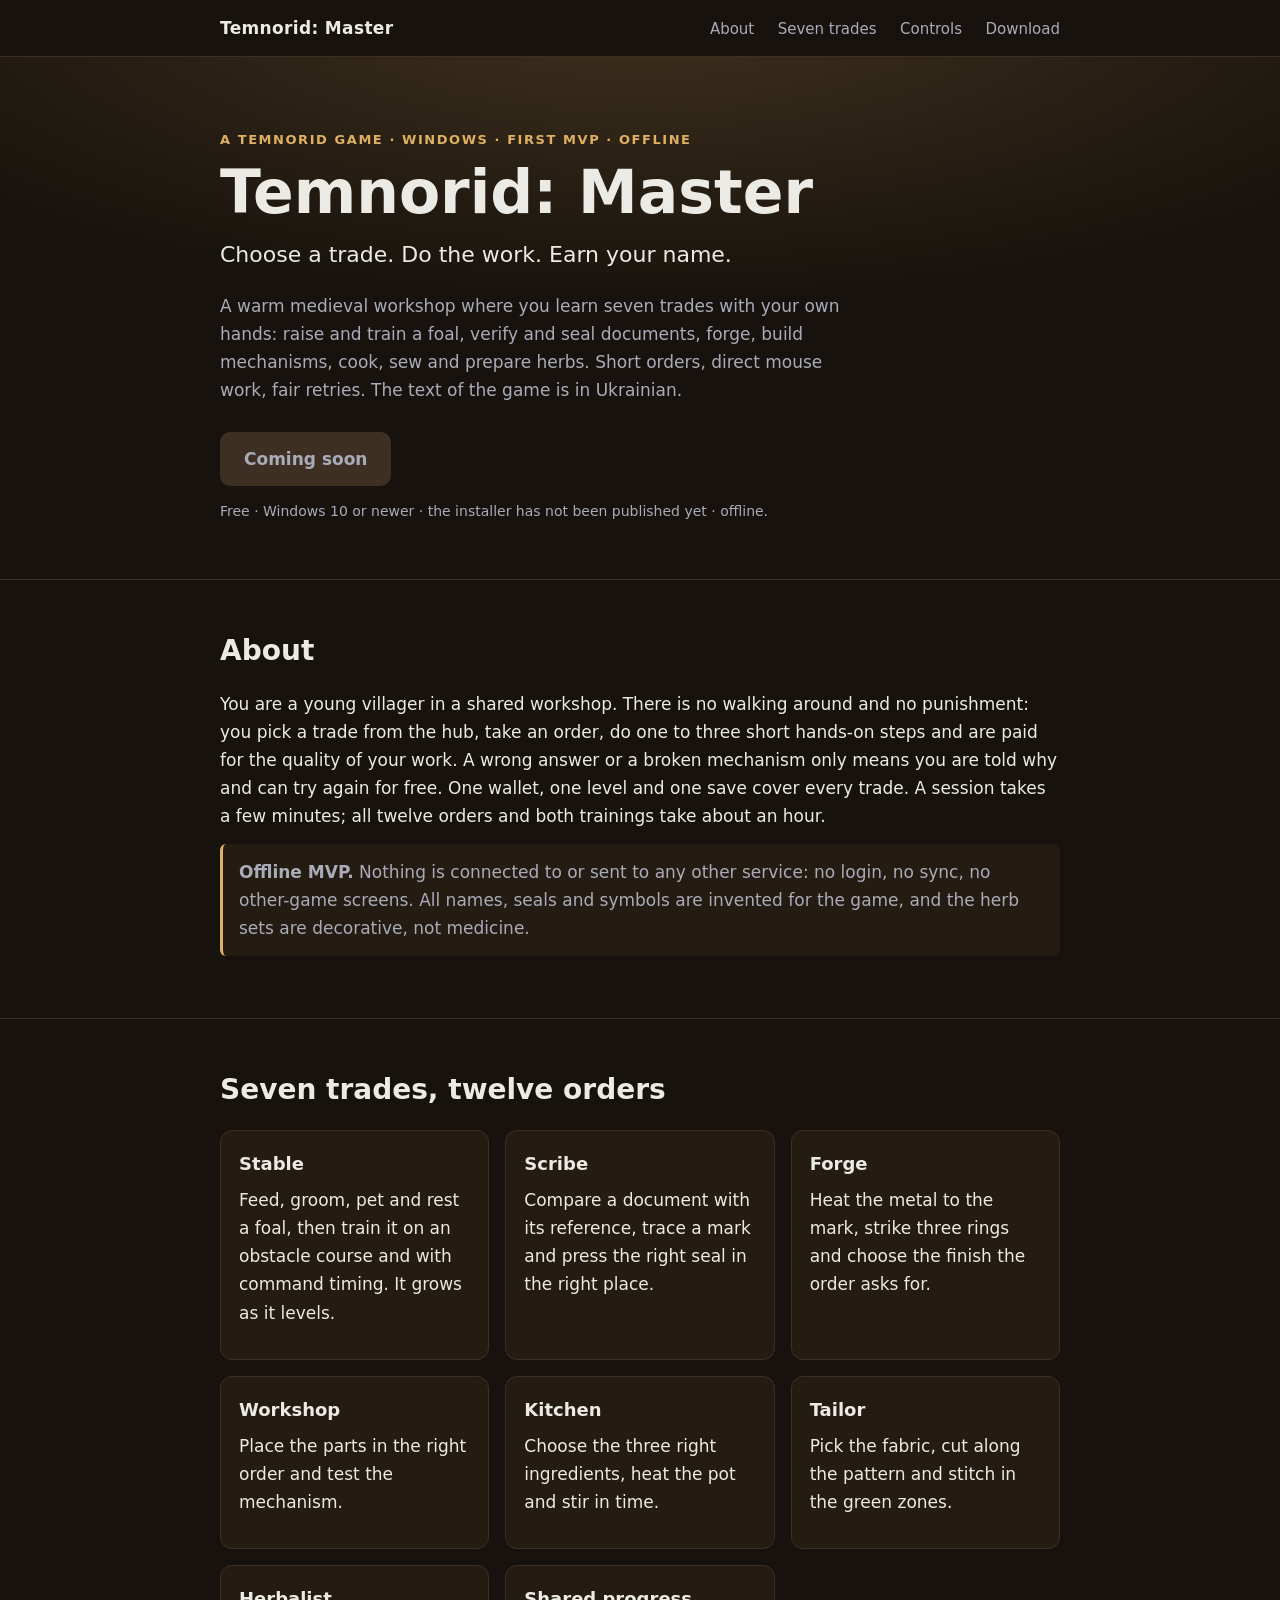
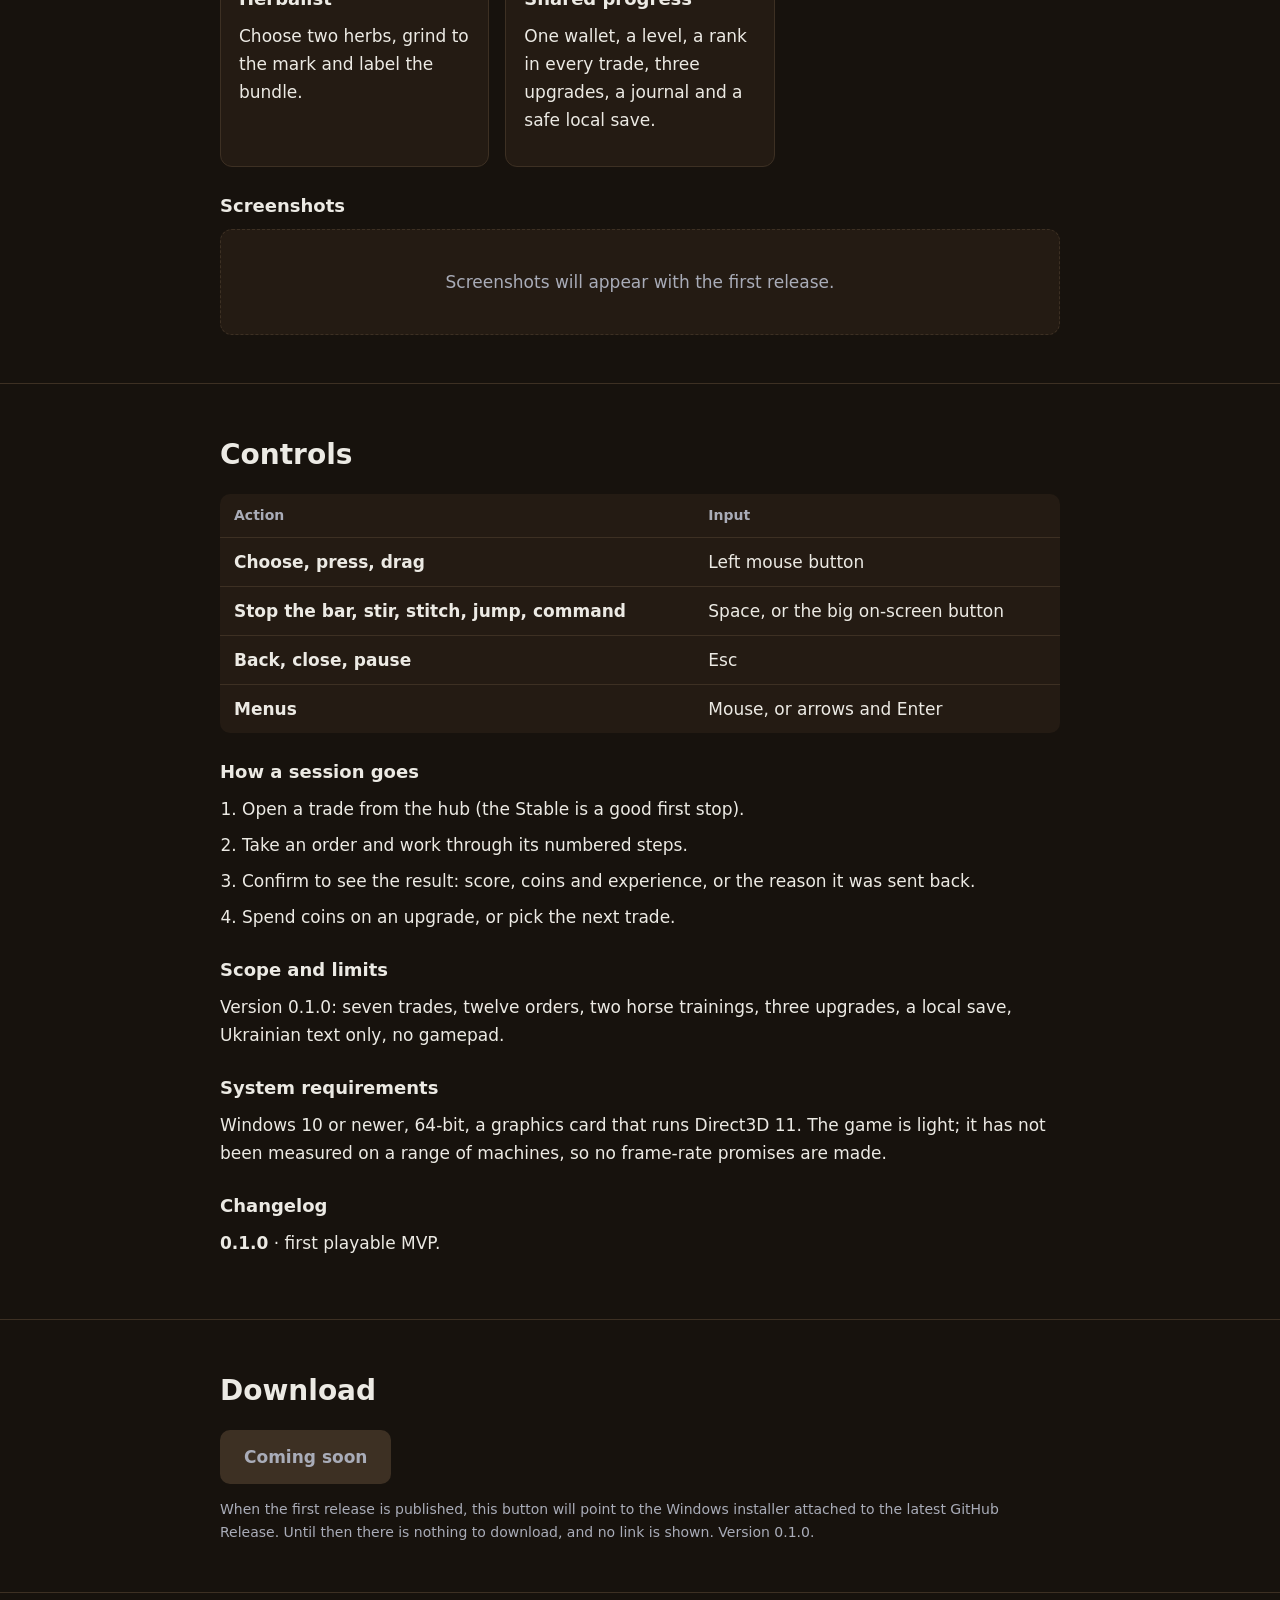
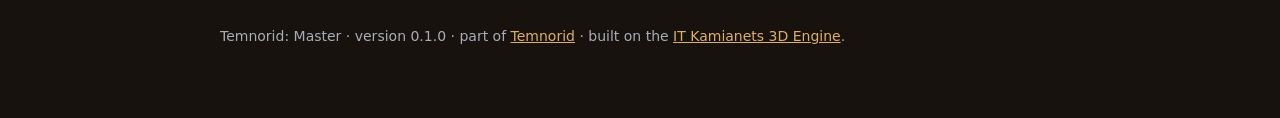
==== docs/index.html @ f5103102 "Initial release of Temnorid master" ====
<!doctype html>
<html lang="en">
<head>
	<meta charset="utf-8">
	<meta name="viewport" content="width=device-width, initial-scale=1">
	<title>Temnorid: Master</title>
	<meta name="description" content="Temnorid: Master is a cozy offline workshop game: learn seven trades (stable, scribe, forge, workshop, kitchen, tailor, herbalist), do short hands-on orders, raise a foal and earn coins and experience. Windows, free.">
	<link rel="canonical" href="https://master.temnorid.com/">
	<meta property="og:type" content="website">
	<meta property="og:title" content="Temnorid: Master">
	<meta property="og:description" content="Seven trades in one village workshop.">
	<meta property="og:url" content="https://master.temnorid.com/">
	<meta name="theme-color" content="#17120d">
	<style>
		:root { --accent: #e0b062; --bg: #17120d; --panel: #241b13; --line: #3d3023; --text: #eceae4; --muted: #a9acb8; }
		* { box-sizing: border-box; }
		html { scroll-behavior: smooth; }
		body { margin: 0; background: var(--bg); color: var(--text); font: 17px/1.65 system-ui, -apple-system, "Segoe UI", Roboto, sans-serif; }
		a { color: var(--accent); }
		.wrap { max-width: 880px; margin: 0 auto; padding: 0 20px; }
		header.site { border-bottom: 1px solid var(--line); }
		header.site .wrap { display: flex; align-items: center; justify-content: space-between; padding-top: 14px; padding-bottom: 14px; }
		.brand { font-weight: 700; color: var(--text); text-decoration: none; letter-spacing: .02em; }
		nav a { margin-left: 18px; color: var(--muted); text-decoration: none; font-size: 15px; }
		nav a:hover { color: var(--text); }
		.hero { padding: 72px 0 56px; border-bottom: 1px solid var(--line); background: radial-gradient(900px 300px at 50% -10%, color-mix(in srgb, var(--accent) 20%, transparent), transparent); }
		.eyebrow { color: var(--accent); font-weight: 700; letter-spacing: .12em; text-transform: uppercase; font-size: 13px; margin: 0 0 10px; }
		h1 { font-size: clamp(36px, 7vw, 60px); line-height: 1.08; margin: 0 0 12px; }
		.tagline { font-size: 22px; margin: 0 0 18px; }
		.lead { color: var(--muted); max-width: 640px; margin: 0 0 28px; }
		.btn { display: inline-block; background: var(--accent); color: #17120d; font-weight: 700; padding: 13px 24px; border-radius: 10px; text-decoration: none; }
		.btn[aria-disabled="true"] { background: var(--line); color: var(--muted); cursor: not-allowed; }
		.fine { color: var(--muted); font-size: 14px; margin: 14px 0 0; }
		section { padding: 48px 0; border-bottom: 1px solid var(--line); }
		h2 { font-size: 28px; margin: 0 0 16px; }
		h3 { font-size: 18px; margin: 24px 0 8px; }
		p { margin: 0 0 14px; }
		ol, ul { padding-left: 22px; margin: 0 0 14px; }
		li { margin-bottom: 8px; }
		table { width: 100%; border-collapse: collapse; background: var(--panel); border-radius: 10px; overflow: hidden; }
		th, td { text-align: left; padding: 10px 14px; border-bottom: 1px solid var(--line); vertical-align: top; }
		th { color: var(--muted); font-weight: 600; font-size: 14px; }
		tr:last-child td { border-bottom: 0; }
		td:first-child { white-space: nowrap; font-weight: 600; }
		.cards { display: grid; gap: 16px; grid-template-columns: repeat(auto-fit, minmax(230px, 1fr)); }
		.card { background: var(--panel); border: 1px solid var(--line); border-radius: 12px; padding: 18px; }
		.card h3 { margin-top: 0; }
		.shot { background: var(--panel); border: 1px dashed var(--line); border-radius: 12px; padding: 38px 18px; text-align: center; color: var(--muted); }
		.note { background: var(--panel); border-left: 3px solid var(--accent); padding: 14px 16px; border-radius: 6px; color: var(--muted); }
		footer { padding: 32px 0 56px; color: var(--muted); font-size: 14px; }
		:focus-visible { outline: 2px solid var(--accent); outline-offset: 3px; }
		@media (max-width: 560px) { nav a:not(:last-child) { display: none; } }
	</style>
</head>
<body>
	<header class="site">
		<div class="wrap">
			<a class="brand" href="./">Temnorid: Master</a>
			<nav aria-label="Main menu">
				<a href="#about">About</a>
				<a href="#trades">Seven trades</a>
				<a href="#controls">Controls</a>
				<a href="#download">Download</a>
			</nav>
		</div>
	</header>

	<main>
		<div class="hero">
			<div class="wrap">
				<p class="eyebrow">A Temnorid game · Windows · first MVP · offline</p>
				<h1>Temnorid: Master</h1>
				<p class="tagline">Choose a trade. Do the work. Earn your name.</p>
				<p class="lead">A warm medieval workshop where you learn seven trades with your own hands: raise and train a foal, verify and seal documents, forge, build mechanisms, cook, sew and prepare herbs. Short orders, direct mouse work, fair retries. The text of the game is in Ukrainian.</p>
				<a class="btn" href="#download" aria-disabled="true">Coming soon</a>
				<p class="fine">Free · Windows 10 or newer · the installer has not been published yet · offline.</p>
			</div>
		</div>

		<section id="about">
			<div class="wrap">
				<h2>About</h2>
				<p>You are a young villager in a shared workshop. There is no walking around and no punishment: you pick a trade from the hub, take an order, do one to three short hands-on steps and are paid for the quality of your work. A wrong answer or a broken mechanism only means you are told why and can try again for free. One wallet, one level and one save cover every trade. A session takes a few minutes; all twelve orders and both trainings take about an hour.</p>
				<p class="note"><strong>Offline MVP.</strong> Nothing is connected to or sent to any other service: no login, no sync, no other-game screens. All names, seals and symbols are invented for the game, and the herb sets are decorative, not medicine.</p>
			</div>
		</section>

		<section id="trades">
			<div class="wrap">
				<h2>Seven trades, twelve orders</h2>
				<div class="cards">
					<div class="card"><h3>Stable</h3><p>Feed, groom, pet and rest a foal, then train it on an obstacle course and with command timing. It grows as it levels.</p></div>
					<div class="card"><h3>Scribe</h3><p>Compare a document with its reference, trace a mark and press the right seal in the right place.</p></div>
					<div class="card"><h3>Forge</h3><p>Heat the metal to the mark, strike three rings and choose the finish the order asks for.</p></div>
					<div class="card"><h3>Workshop</h3><p>Place the parts in the right order and test the mechanism.</p></div>
					<div class="card"><h3>Kitchen</h3><p>Choose the three right ingredients, heat the pot and stir in time.</p></div>
					<div class="card"><h3>Tailor</h3><p>Pick the fabric, cut along the pattern and stitch in the green zones.</p></div>
					<div class="card"><h3>Herbalist</h3><p>Choose two herbs, grind to the mark and label the bundle.</p></div>
					<div class="card"><h3>Shared progress</h3><p>One wallet, a level, a rank in every trade, three upgrades, a journal and a safe local save.</p></div>
				</div>
				<h3>Screenshots</h3>
				<div class="shot">Screenshots will appear with the first release.</div>
			</div>
		</section>

		<section id="controls">
			<div class="wrap">
				<h2>Controls</h2>
				<table>
					<thead><tr><th>Action</th><th>Input</th></tr></thead>
					<tbody>
						<tr><td>Choose, press, drag</td><td>Left mouse button</td></tr>
						<tr><td>Stop the bar, stir, stitch, jump, command</td><td>Space, or the big on-screen button</td></tr>
						<tr><td>Back, close, pause</td><td>Esc</td></tr>
						<tr><td>Menus</td><td>Mouse, or arrows and Enter</td></tr>
					</tbody>
				</table>
				<h3>How a session goes</h3>
				<ol>
					<li>Open a trade from the hub (the Stable is a good first stop).</li>
					<li>Take an order and work through its numbered steps.</li>
					<li>Confirm to see the result: score, coins and experience, or the reason it was sent back.</li>
					<li>Spend coins on an upgrade, or pick the next trade.</li>
				</ol>
				<h3>Scope and limits</h3>
				<p>Version 0.1.0: seven trades, twelve orders, two horse trainings, three upgrades, a local save, Ukrainian text only, no gamepad.</p>
				<h3>System requirements</h3>
				<p>Windows 10 or newer, 64-bit, a graphics card that runs Direct3D 11. The game is light; it has not been measured on a range of machines, so no frame-rate promises are made.</p>
				<h3>Changelog</h3>
				<p><strong>0.1.0</strong> · first playable MVP.</p>
			</div>
		</section>

		<section id="download">
			<div class="wrap">
				<h2>Download</h2>
				<p><a class="btn" href="#download" aria-disabled="true">Coming soon</a></p>
				<p class="fine">When the first release is published, this button will point to the Windows installer attached to the latest GitHub Release. Until then there is nothing to download, and no link is shown. Version 0.1.0.</p>
			</div>
		</section>
	</main>

	<footer>
		<div class="wrap">
			<p>Temnorid: Master · version 0.1.0 · part of <a href="https://temnorid.com">Temnorid</a> · built on the <a href="https://3d.itkamianets.com">IT Kamianets 3D Engine</a>.</p>
		</div>
	</footer>
</body>
</html>
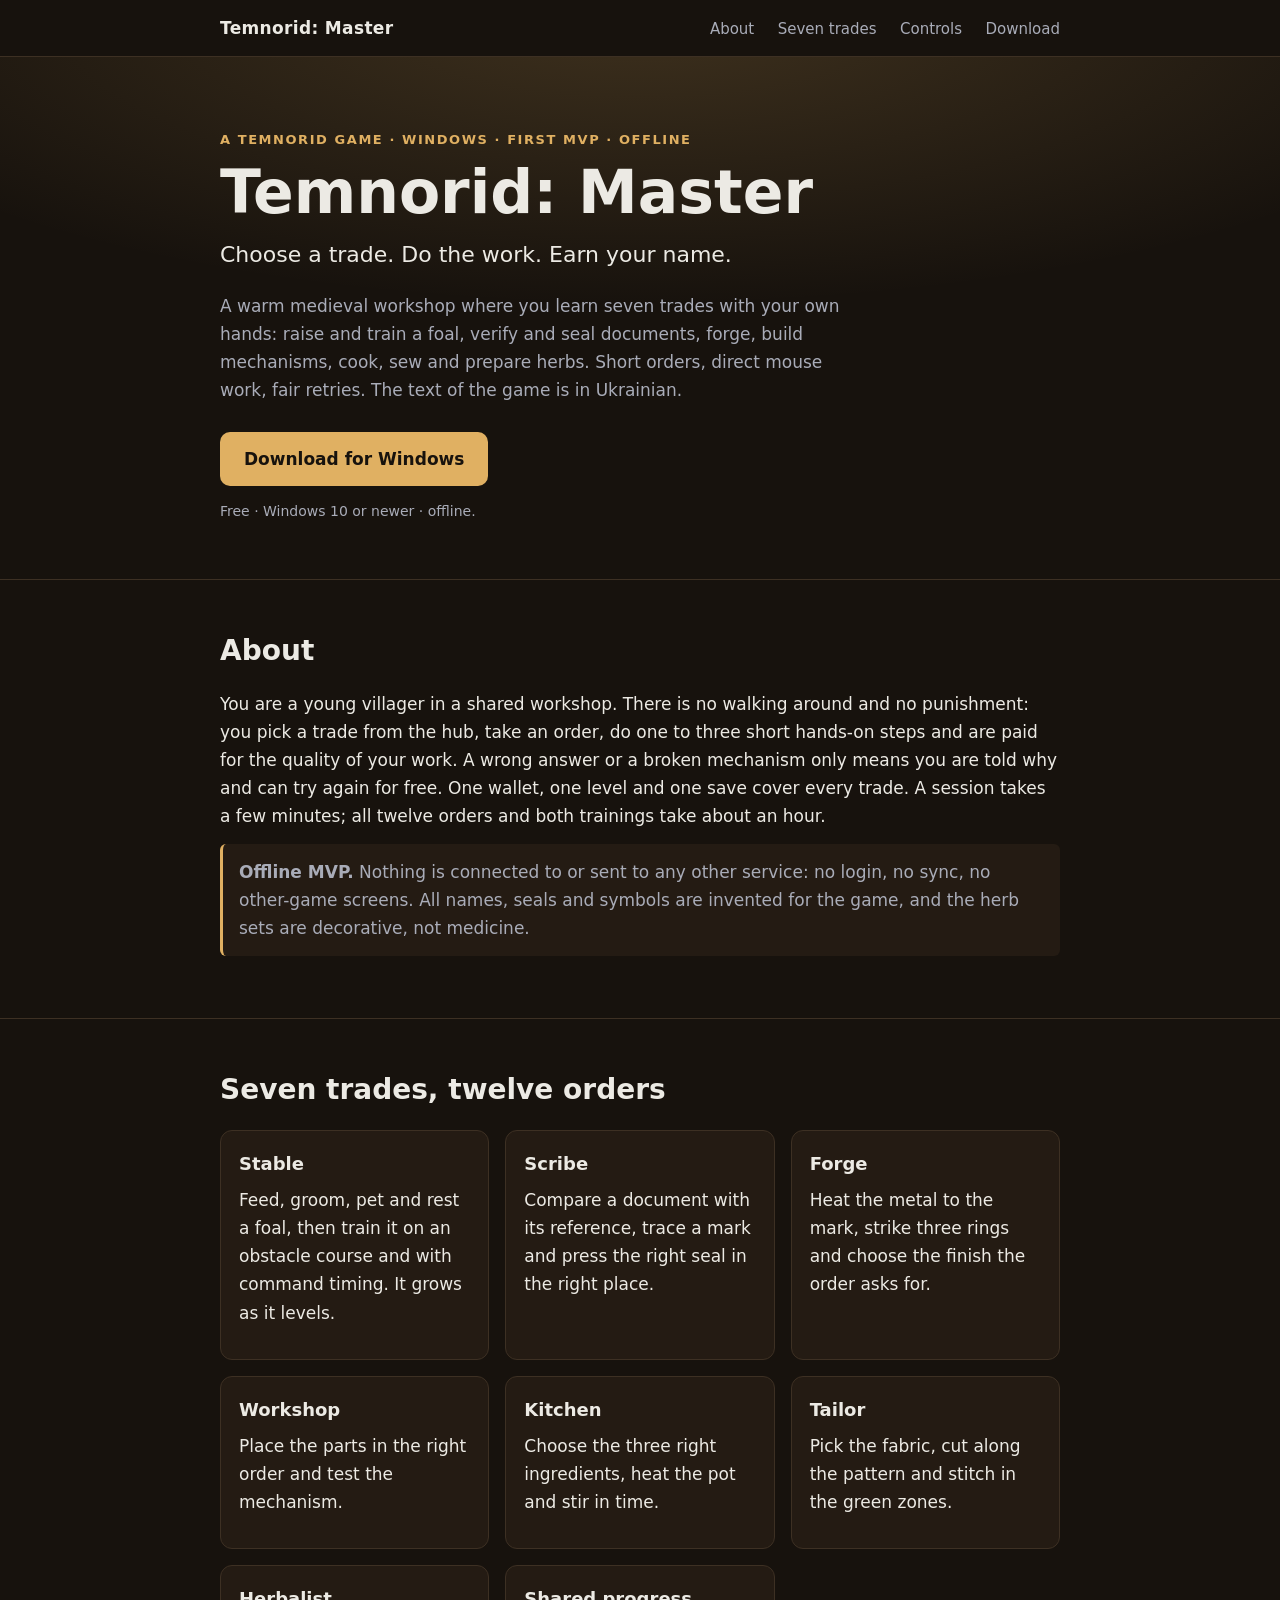
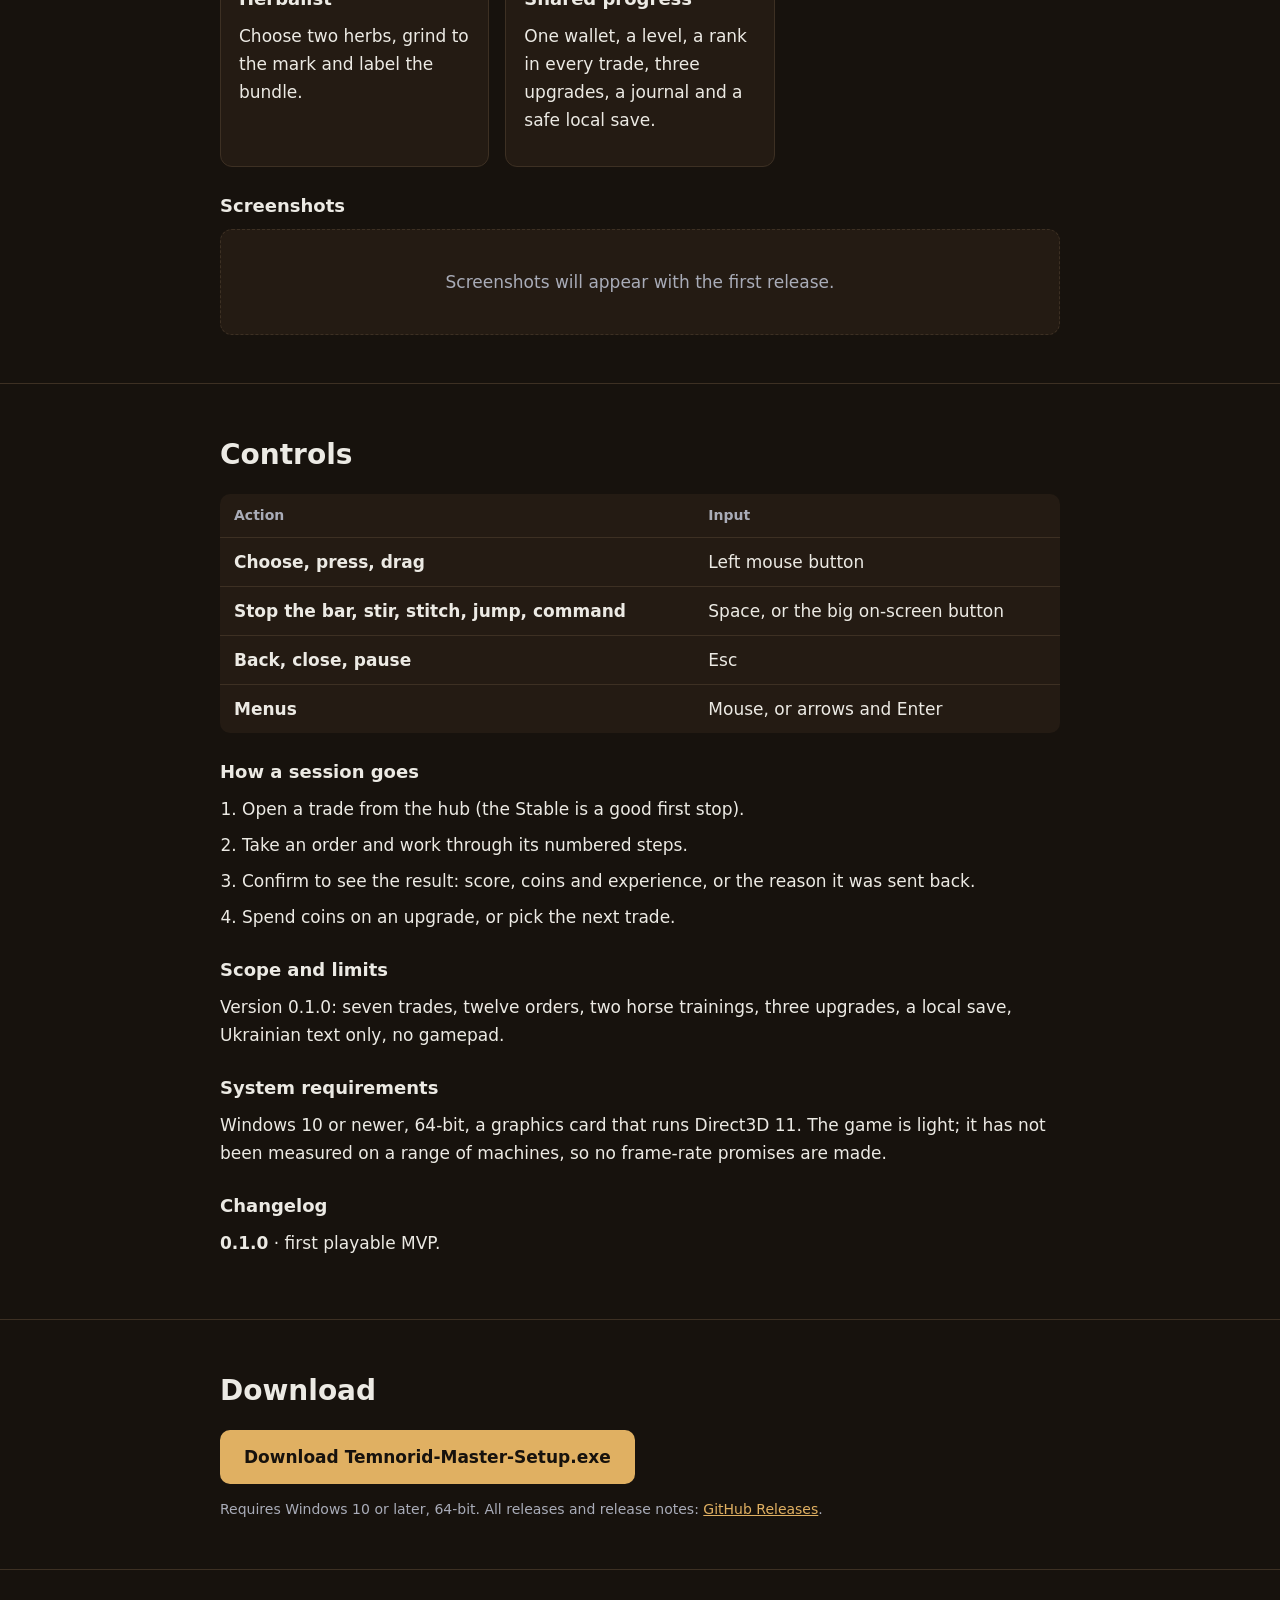
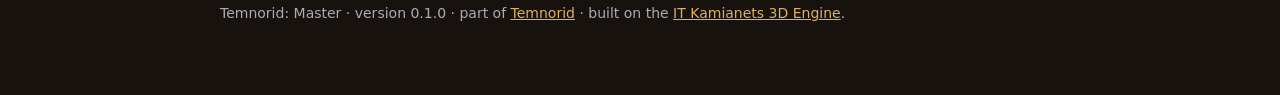
==== commit ae3356c0: "Point the download button at the published v0.1.0 release" ====
--- a/docs/index.html
+++ b/docs/index.html
@@ -72,8 +72,8 @@
 				<h1>Temnorid: Master</h1>
 				<p class="tagline">Choose a trade. Do the work. Earn your name.</p>
 				<p class="lead">A warm medieval workshop where you learn seven trades with your own hands: raise and train a foal, verify and seal documents, forge, build mechanisms, cook, sew and prepare herbs. Short orders, direct mouse work, fair retries. The text of the game is in Ukrainian.</p>
-				<a class="btn" href="#download" aria-disabled="true">Coming soon</a>
-				<p class="fine">Free · Windows 10 or newer · the installer has not been published yet · offline.</p>
+				<a class="btn" href="https://github.com/WebArtWork/master.temnorid.com/releases/latest/download/Temnorid-Master-Setup.exe">Download for Windows</a>
+				<p class="fine">Free · Windows 10 or newer · offline.</p>
 			</div>
 		</div>
 
@@ -134,8 +134,8 @@
 		<section id="download">
 			<div class="wrap">
 				<h2>Download</h2>
-				<p><a class="btn" href="#download" aria-disabled="true">Coming soon</a></p>
-				<p class="fine">When the first release is published, this button will point to the Windows installer attached to the latest GitHub Release. Until then there is nothing to download, and no link is shown. Version 0.1.0.</p>
+				<p><a class="btn" href="https://github.com/WebArtWork/master.temnorid.com/releases/latest/download/Temnorid-Master-Setup.exe">Download Temnorid-Master-Setup.exe</a></p>
+				<p class="fine">Requires Windows 10 or later, 64-bit. All releases and release notes: <a href="https://github.com/WebArtWork/master.temnorid.com/releases">GitHub Releases</a>.</p>
 			</div>
 		</section>
 	</main>
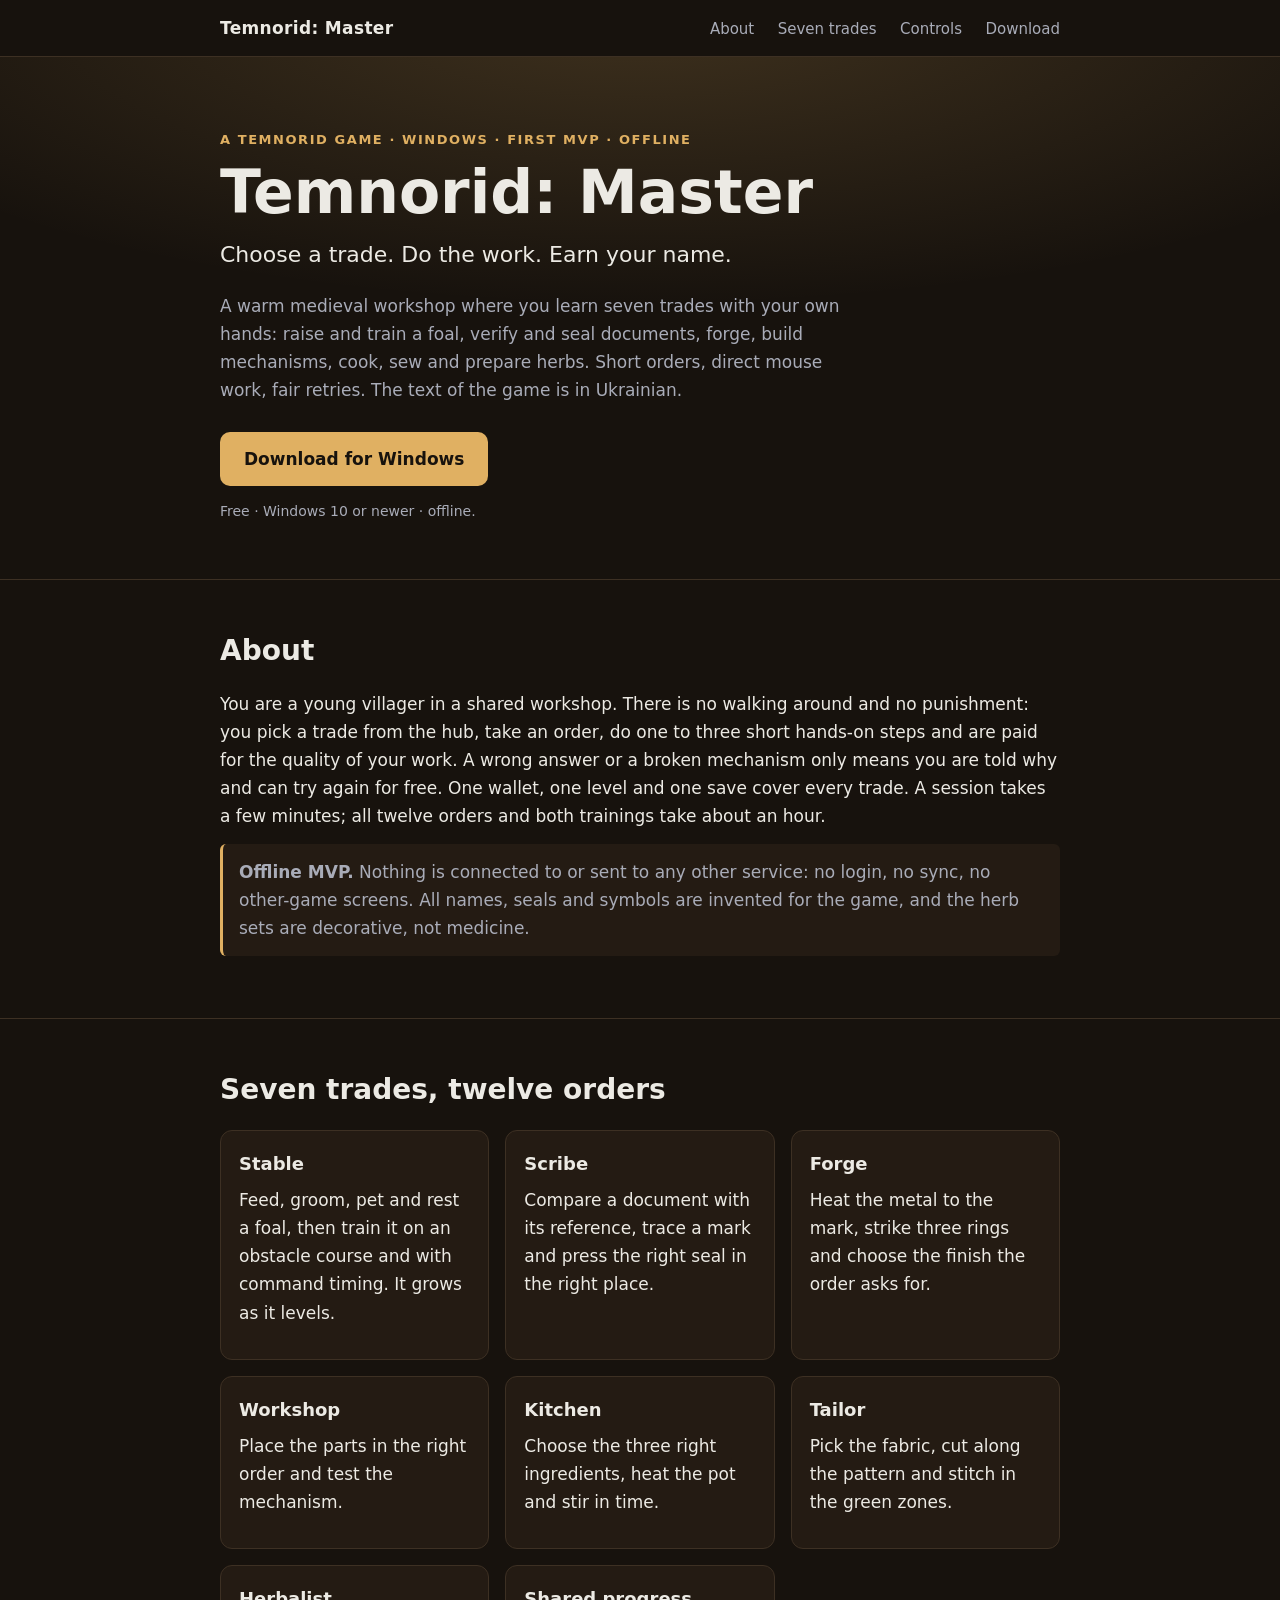
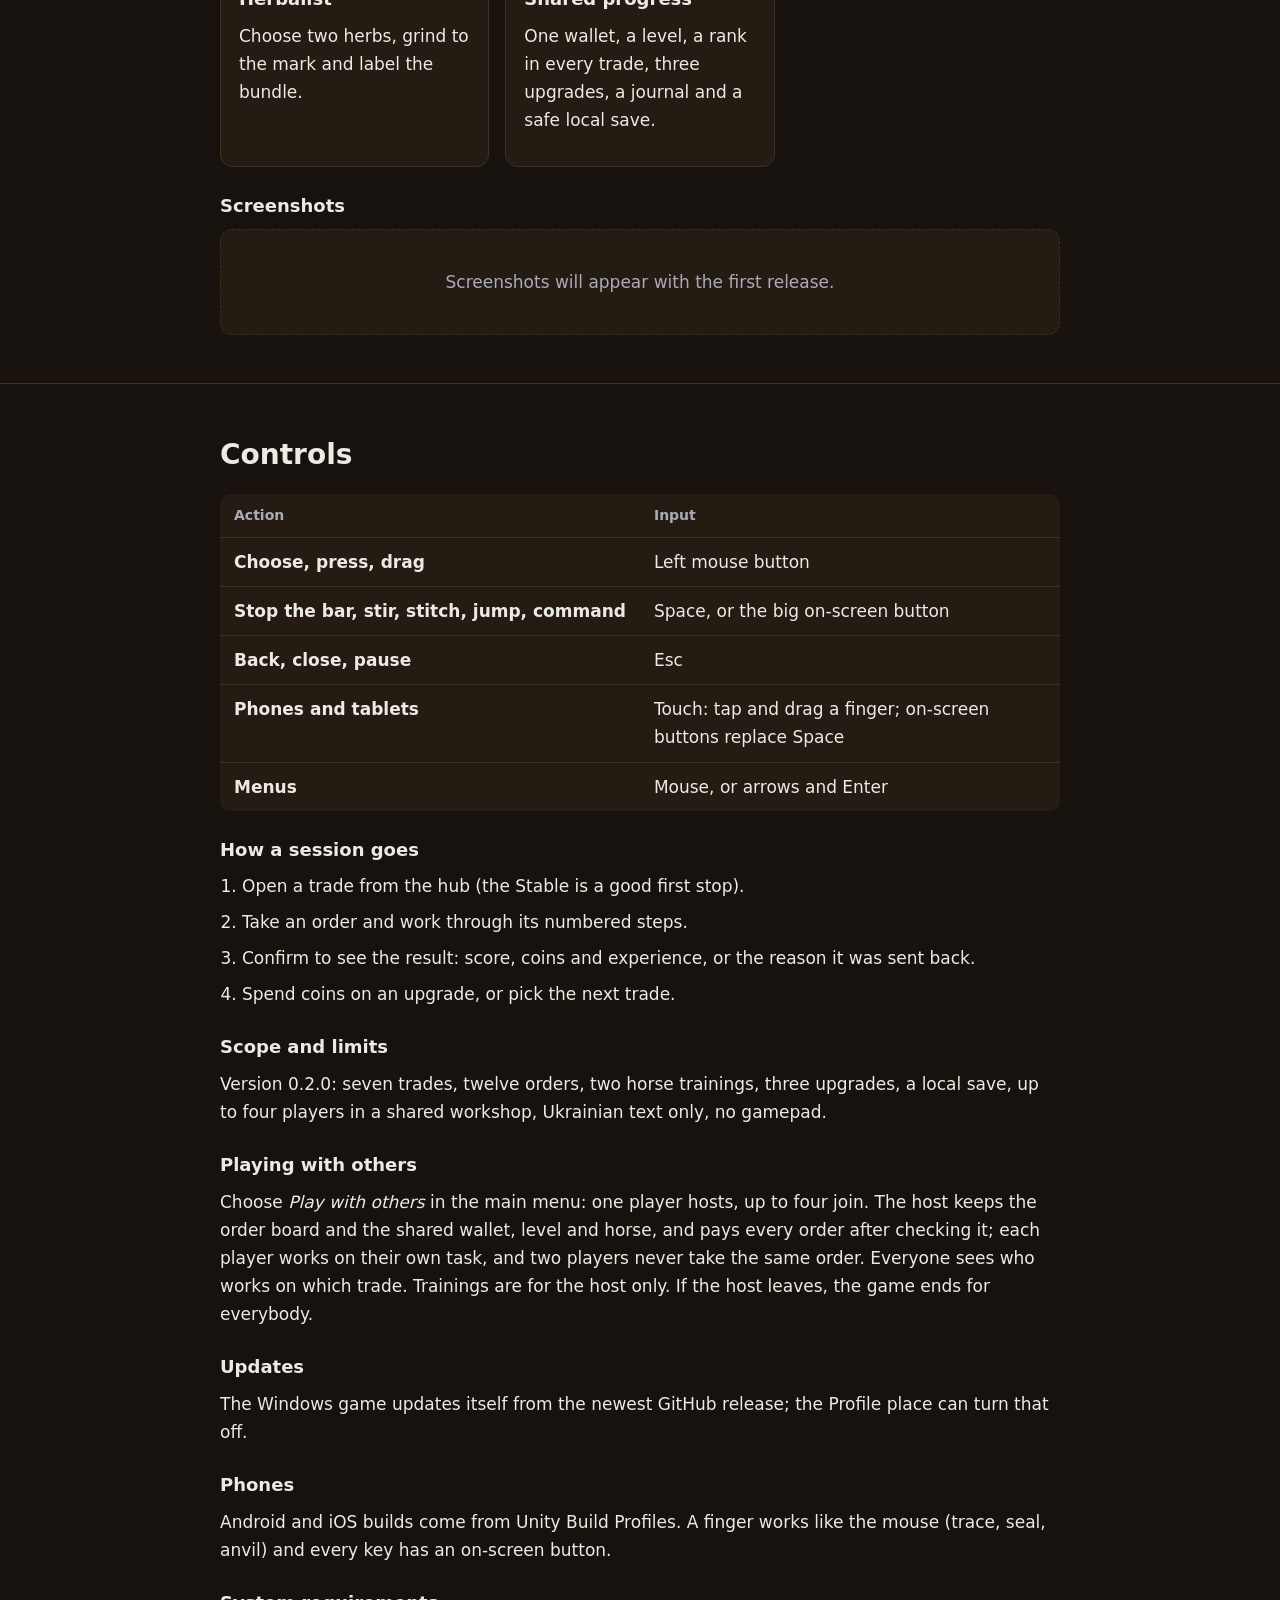
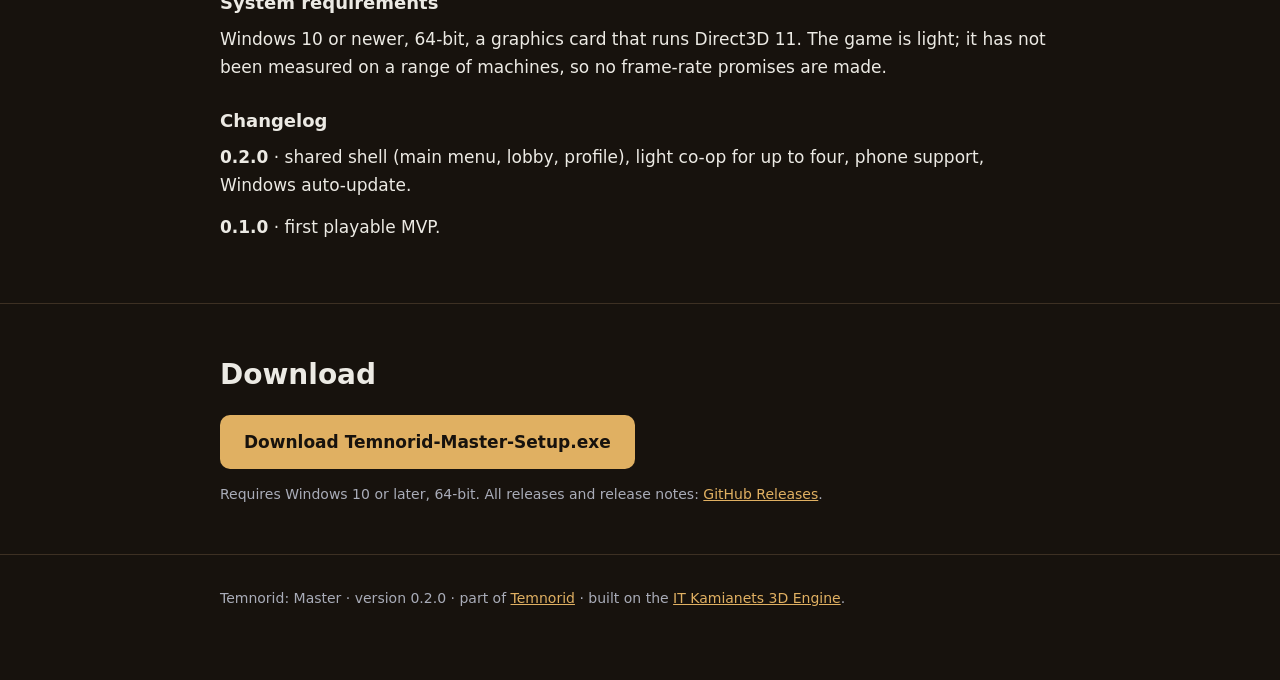
==== commit 34e3da6e: "0.2.0: Lords-style Boot, Menu and in-game bars, online play with others, touch controls for phones, " ====
--- a/docs/index.html
+++ b/docs/index.html
@@ -112,6 +112,7 @@
 						<tr><td>Choose, press, drag</td><td>Left mouse button</td></tr>
 						<tr><td>Stop the bar, stir, stitch, jump, command</td><td>Space, or the big on-screen button</td></tr>
 						<tr><td>Back, close, pause</td><td>Esc</td></tr>
+						<tr><td>Phones and tablets</td><td>Touch: tap and drag a finger; on-screen buttons replace Space</td></tr>
 						<tr><td>Menus</td><td>Mouse, or arrows and Enter</td></tr>
 					</tbody>
 				</table>
@@ -123,10 +124,17 @@
 					<li>Spend coins on an upgrade, or pick the next trade.</li>
 				</ol>
 				<h3>Scope and limits</h3>
-				<p>Version 0.1.0: seven trades, twelve orders, two horse trainings, three upgrades, a local save, Ukrainian text only, no gamepad.</p>
+				<p>Version 0.2.0: seven trades, twelve orders, two horse trainings, three upgrades, a local save, up to four players in a shared workshop, Ukrainian text only, no gamepad.</p>
+				<h3>Playing with others</h3>
+				<p>Choose <em>Play with others</em> in the main menu: one player hosts, up to four join. The host keeps the order board and the shared wallet, level and horse, and pays every order after checking it; each player works on their own task, and two players never take the same order. Everyone sees who works on which trade. Trainings are for the host only. If the host leaves, the game ends for everybody.</p>
+				<h3>Updates</h3>
+				<p>The Windows game updates itself from the newest GitHub release; the Profile place can turn that off.</p>
+				<h3>Phones</h3>
+				<p>Android and iOS builds come from Unity Build Profiles. A finger works like the mouse (trace, seal, anvil) and every key has an on-screen button.</p>
 				<h3>System requirements</h3>
 				<p>Windows 10 or newer, 64-bit, a graphics card that runs Direct3D 11. The game is light; it has not been measured on a range of machines, so no frame-rate promises are made.</p>
 				<h3>Changelog</h3>
+				<p><strong>0.2.0</strong> · shared shell (main menu, lobby, profile), light co-op for up to four, phone support, Windows auto-update.</p>
 				<p><strong>0.1.0</strong> · first playable MVP.</p>
 			</div>
 		</section>
@@ -142,7 +150,7 @@
 
 	<footer>
 		<div class="wrap">
-			<p>Temnorid: Master · version 0.1.0 · part of <a href="https://temnorid.com">Temnorid</a> · built on the <a href="https://3d.itkamianets.com">IT Kamianets 3D Engine</a>.</p>
+			<p>Temnorid: Master · version 0.2.0 · part of <a href="https://temnorid.com">Temnorid</a> · built on the <a href="https://3d.itkamianets.com">IT Kamianets 3D Engine</a>.</p>
 		</div>
 	</footer>
 </body>
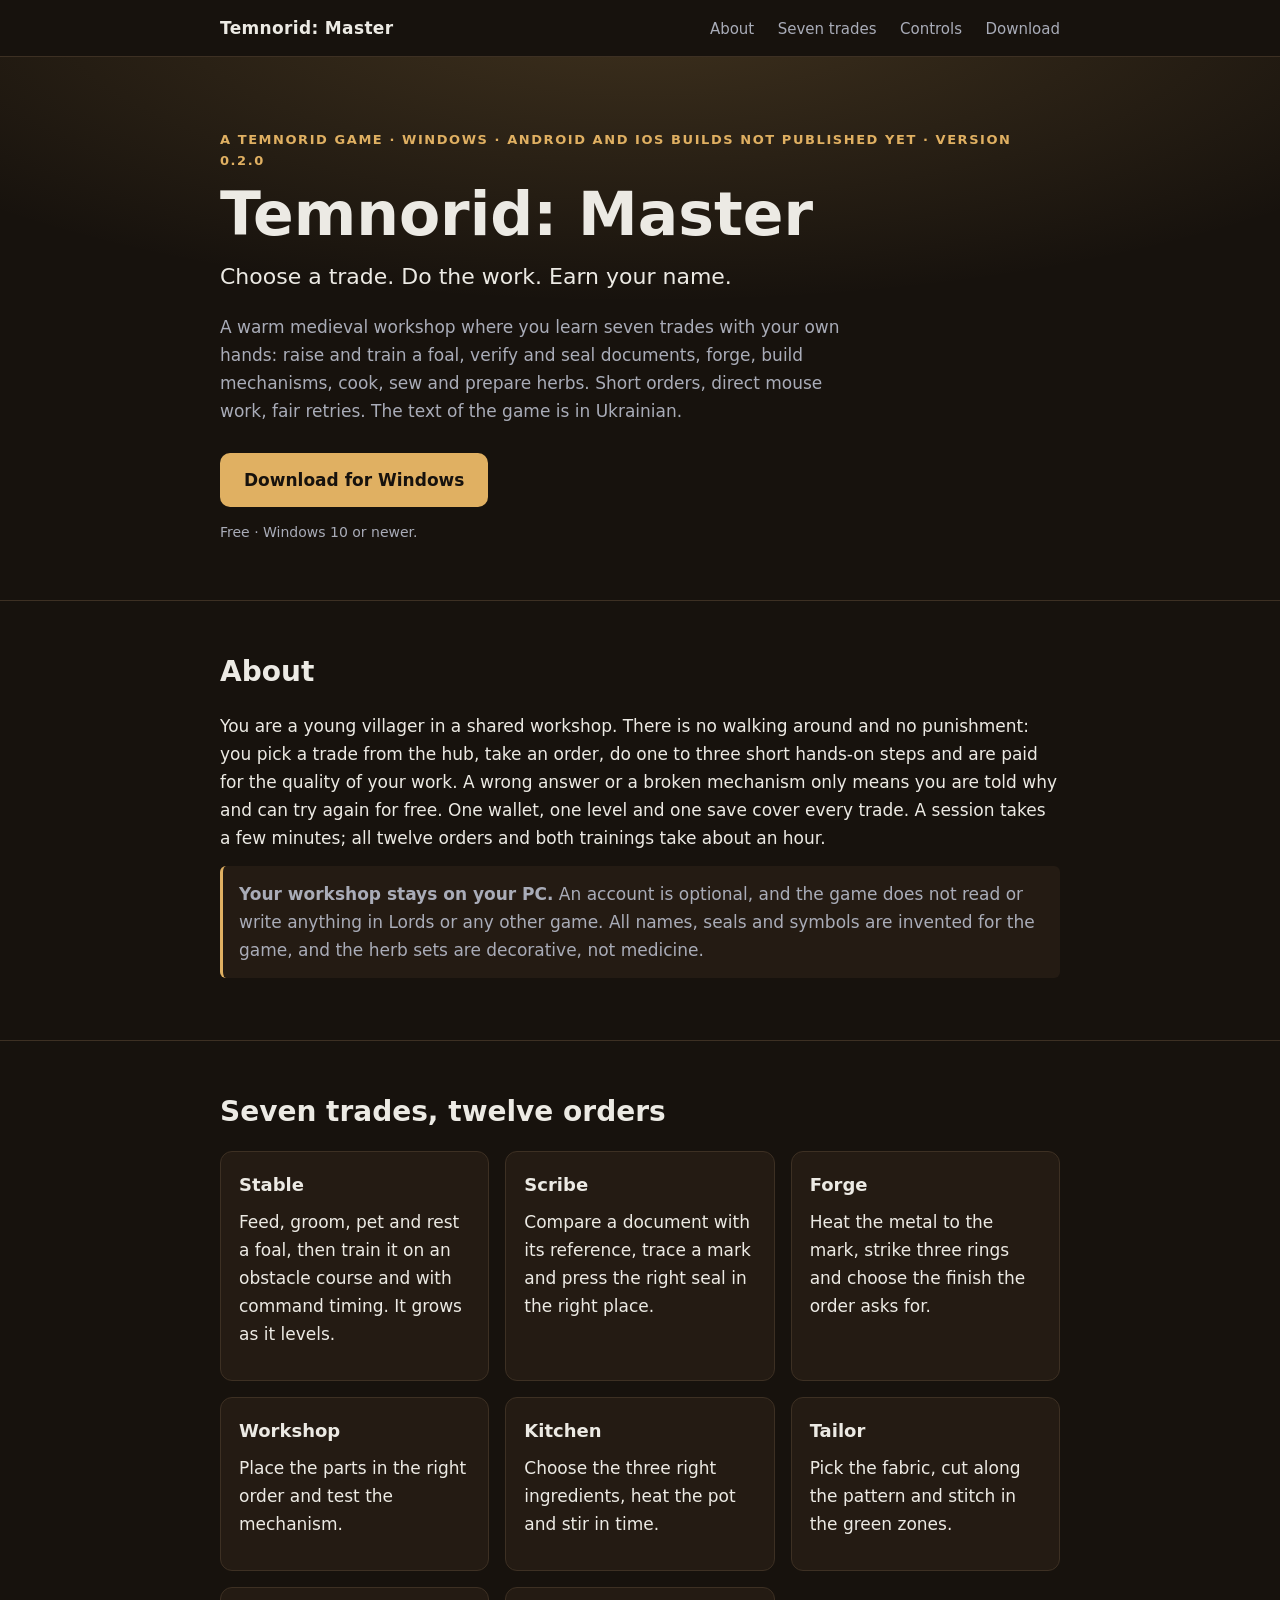
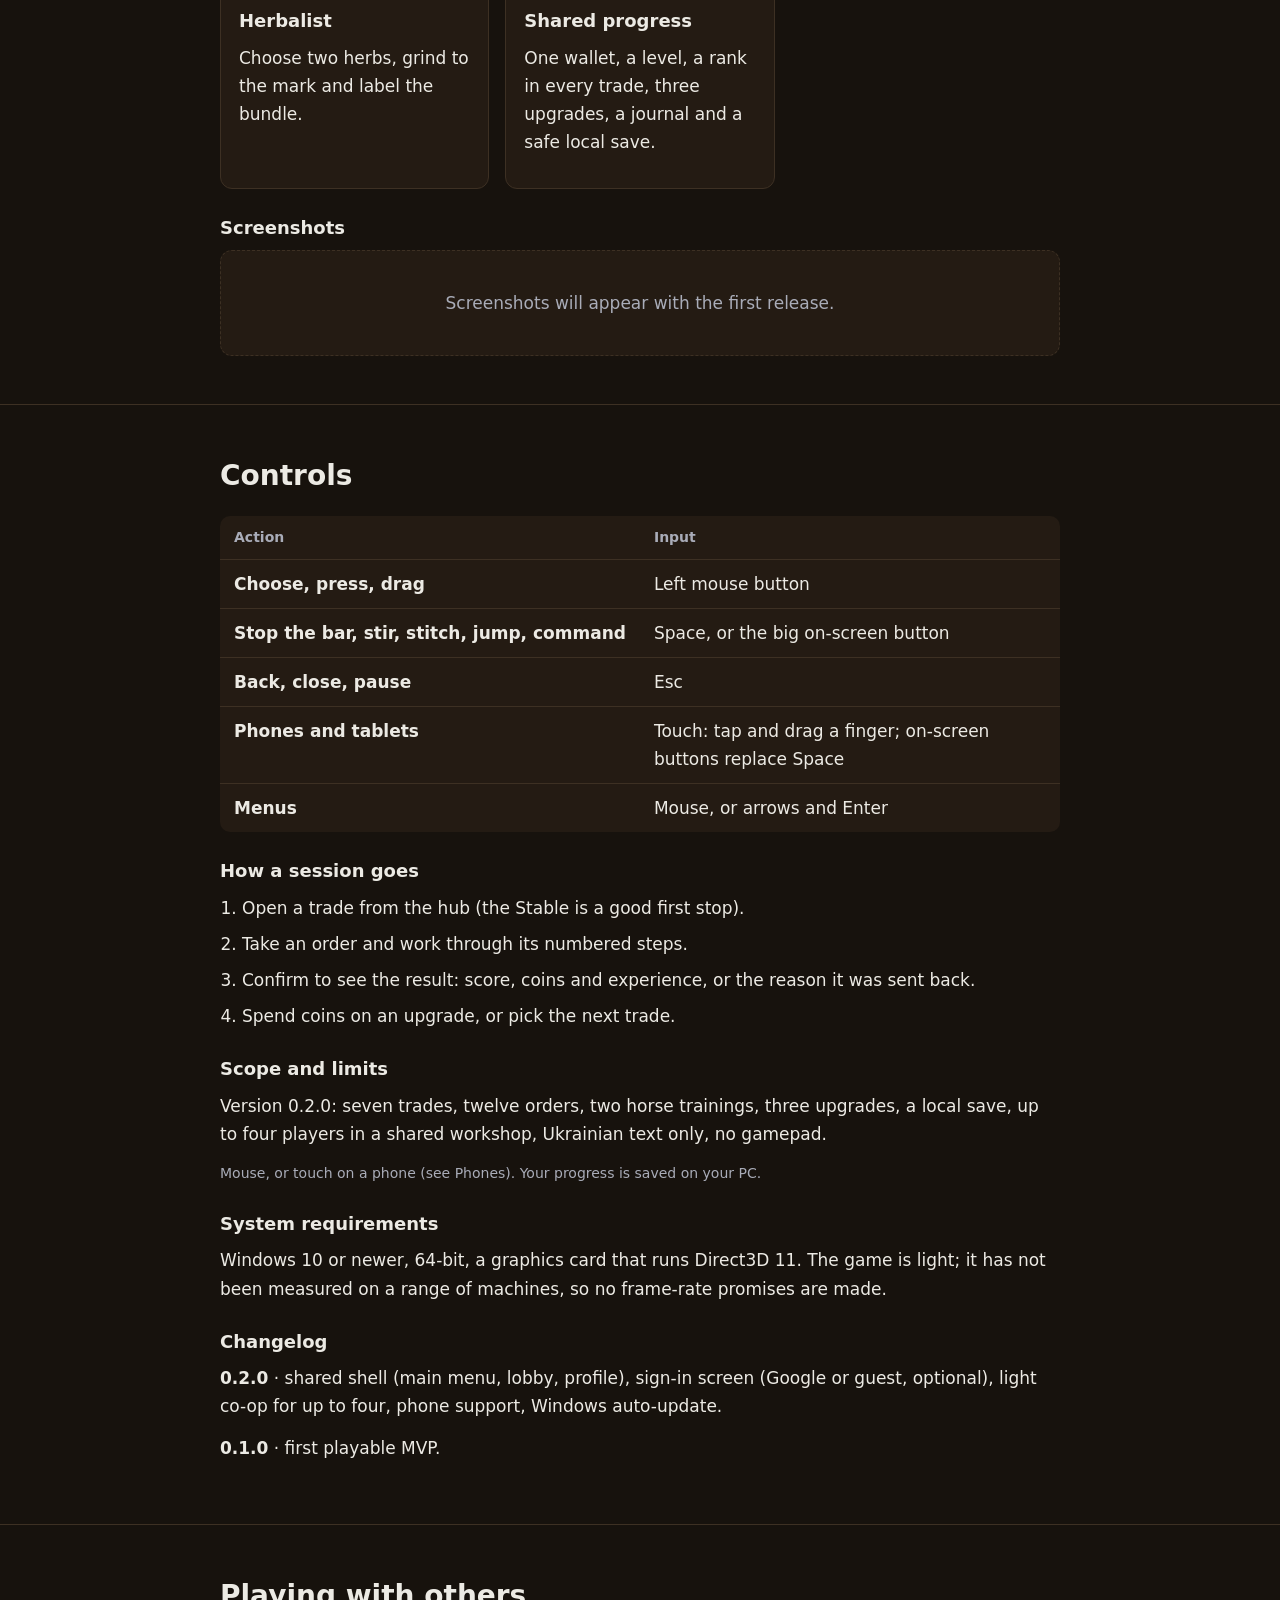
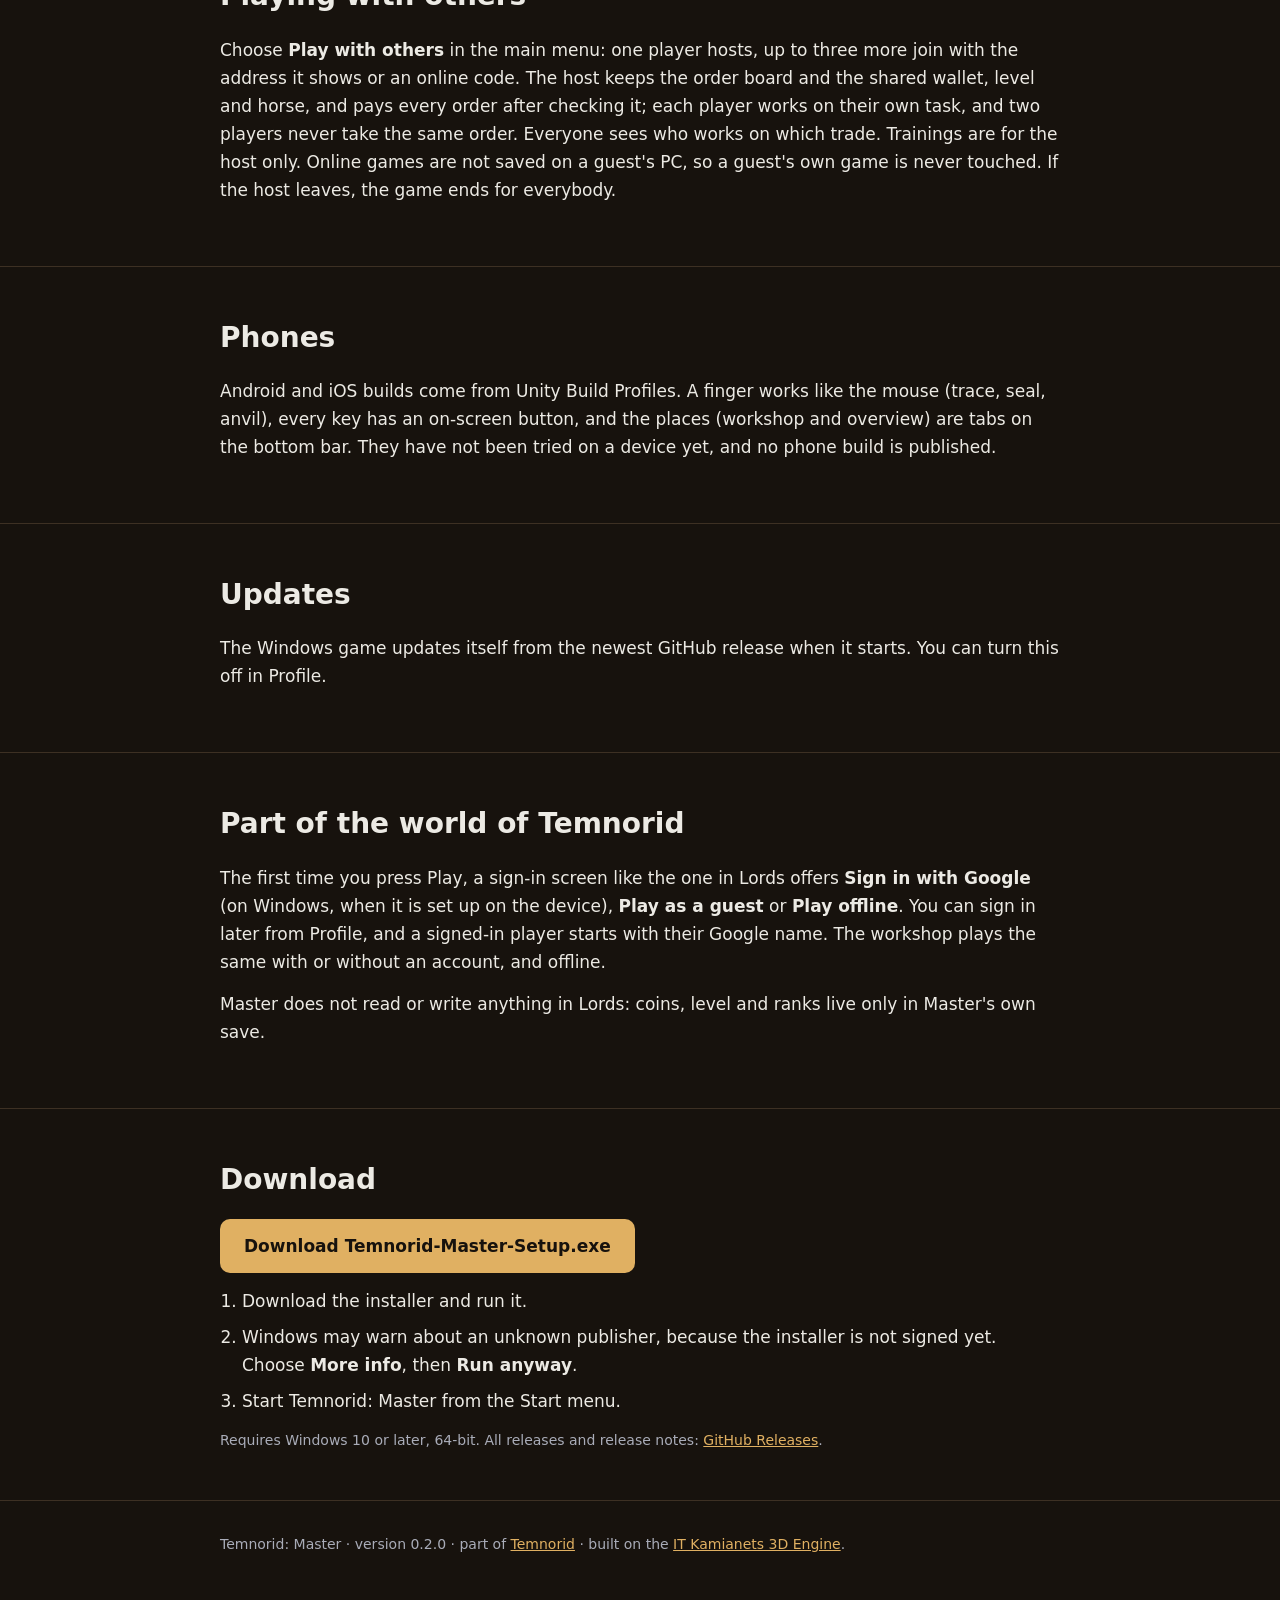
==== commit 1be7b730: "Docs page: describe the current menu, online play, phones, updates and sign-in" ====
--- a/docs/index.html
+++ b/docs/index.html
@@ -4,7 +4,7 @@
 	<meta charset="utf-8">
 	<meta name="viewport" content="width=device-width, initial-scale=1">
 	<title>Temnorid: Master</title>
-	<meta name="description" content="Temnorid: Master is a cozy offline workshop game: learn seven trades (stable, scribe, forge, workshop, kitchen, tailor, herbalist), do short hands-on orders, raise a foal and earn coins and experience. Windows, free.">
+	<meta name="description" content="Temnorid: Master is a cozy workshop game, alone or with up to three friends: learn seven trades (stable, scribe, forge, workshop, kitchen, tailor, herbalist), do short hands-on orders, raise a foal and earn coins and experience. Windows, free.">
 	<link rel="canonical" href="https://master.temnorid.com/">
 	<meta property="og:type" content="website">
 	<meta property="og:title" content="Temnorid: Master">
@@ -68,12 +68,12 @@
 	<main>
 		<div class="hero">
 			<div class="wrap">
-				<p class="eyebrow">A Temnorid game · Windows · first MVP · offline</p>
+				<p class="eyebrow">A Temnorid game · Windows · Android and iOS builds not published yet · version 0.2.0</p>
 				<h1>Temnorid: Master</h1>
 				<p class="tagline">Choose a trade. Do the work. Earn your name.</p>
 				<p class="lead">A warm medieval workshop where you learn seven trades with your own hands: raise and train a foal, verify and seal documents, forge, build mechanisms, cook, sew and prepare herbs. Short orders, direct mouse work, fair retries. The text of the game is in Ukrainian.</p>
 				<a class="btn" href="https://github.com/WebArtWork/master.temnorid.com/releases/latest/download/Temnorid-Master-Setup.exe">Download for Windows</a>
-				<p class="fine">Free · Windows 10 or newer · offline.</p>
+				<p class="fine">Free · Windows 10 or newer.</p>
 			</div>
 		</div>
 
@@ -81,7 +81,7 @@
 			<div class="wrap">
 				<h2>About</h2>
 				<p>You are a young villager in a shared workshop. There is no walking around and no punishment: you pick a trade from the hub, take an order, do one to three short hands-on steps and are paid for the quality of your work. A wrong answer or a broken mechanism only means you are told why and can try again for free. One wallet, one level and one save cover every trade. A session takes a few minutes; all twelve orders and both trainings take about an hour.</p>
-				<p class="note"><strong>Offline MVP.</strong> Nothing is connected to or sent to any other service: no login, no sync, no other-game screens. All names, seals and symbols are invented for the game, and the herb sets are decorative, not medicine.</p>
+				<p class="note"><strong>Your workshop stays on your PC.</strong> An account is optional, and the game does not read or write anything in Lords or any other game. All names, seals and symbols are invented for the game, and the herb sets are decorative, not medicine.</p>
 			</div>
 		</section>
 
@@ -125,17 +125,41 @@
 				</ol>
 				<h3>Scope and limits</h3>
 				<p>Version 0.2.0: seven trades, twelve orders, two horse trainings, three upgrades, a local save, up to four players in a shared workshop, Ukrainian text only, no gamepad.</p>
-				<h3>Playing with others</h3>
-				<p>Choose <em>Play with others</em> in the main menu: one player hosts, up to four join. The host keeps the order board and the shared wallet, level and horse, and pays every order after checking it; each player works on their own task, and two players never take the same order. Everyone sees who works on which trade. Trainings are for the host only. If the host leaves, the game ends for everybody.</p>
-				<h3>Updates</h3>
-				<p>The Windows game updates itself from the newest GitHub release; the Profile place can turn that off.</p>
-				<h3>Phones</h3>
-				<p>Android and iOS builds come from Unity Build Profiles. A finger works like the mouse (trace, seal, anvil) and every key has an on-screen button.</p>
+				<p class="fine">Mouse, or touch on a phone (see Phones). Your progress is saved on your PC.</p>
 				<h3>System requirements</h3>
 				<p>Windows 10 or newer, 64-bit, a graphics card that runs Direct3D 11. The game is light; it has not been measured on a range of machines, so no frame-rate promises are made.</p>
 				<h3>Changelog</h3>
-				<p><strong>0.2.0</strong> · shared shell (main menu, lobby, profile), light co-op for up to four, phone support, Windows auto-update.</p>
+				<p><strong>0.2.0</strong> · shared shell (main menu, lobby, profile), sign-in screen (Google or guest, optional), light co-op for up to four, phone support, Windows auto-update.</p>
 				<p><strong>0.1.0</strong> · first playable MVP.</p>
+			</div>
+		</section>
+
+		<section id="others">
+			<div class="wrap">
+				<h2>Playing with others</h2>
+				<p>Choose <strong>Play with others</strong> in the main menu: one player hosts, up to three more join with the address it shows or an online code. The host keeps the order board and the shared wallet, level and horse, and pays every order after checking it; each player works on their own task, and two players never take the same order. Everyone sees who works on which trade. Trainings are for the host only. Online games are not saved on a guest's PC, so a guest's own game is never touched. If the host leaves, the game ends for everybody.</p>
+			</div>
+		</section>
+
+		<section id="phones">
+			<div class="wrap">
+				<h2>Phones</h2>
+				<p>Android and iOS builds come from Unity Build Profiles. A finger works like the mouse (trace, seal, anvil), every key has an on-screen button, and the places (workshop and overview) are tabs on the bottom bar. They have not been tried on a device yet, and no phone build is published.</p>
+			</div>
+		</section>
+
+		<section id="updates">
+			<div class="wrap">
+				<h2>Updates</h2>
+				<p>The Windows game updates itself from the newest GitHub release when it starts. You can turn this off in Profile.</p>
+			</div>
+		</section>
+
+		<section id="lords">
+			<div class="wrap">
+				<h2>Part of the world of Temnorid</h2>
+				<p>The first time you press Play, a sign-in screen like the one in Lords offers <strong>Sign in with Google</strong> (on Windows, when it is set up on the device), <strong>Play as a guest</strong> or <strong>Play offline</strong>. You can sign in later from Profile, and a signed-in player starts with their Google name. The workshop plays the same with or without an account, and offline.</p>
+				<p>Master does not read or write anything in Lords: coins, level and ranks live only in Master's own save.</p>
 			</div>
 		</section>
 
@@ -143,6 +167,11 @@
 			<div class="wrap">
 				<h2>Download</h2>
 				<p><a class="btn" href="https://github.com/WebArtWork/master.temnorid.com/releases/latest/download/Temnorid-Master-Setup.exe">Download Temnorid-Master-Setup.exe</a></p>
+				<ol>
+					<li>Download the installer and run it.</li>
+					<li>Windows may warn about an unknown publisher, because the installer is not signed yet. Choose <strong>More info</strong>, then <strong>Run anyway</strong>.</li>
+					<li>Start Temnorid: Master from the Start menu.</li>
+				</ol>
 				<p class="fine">Requires Windows 10 or later, 64-bit. All releases and release notes: <a href="https://github.com/WebArtWork/master.temnorid.com/releases">GitHub Releases</a>.</p>
 			</div>
 		</section>
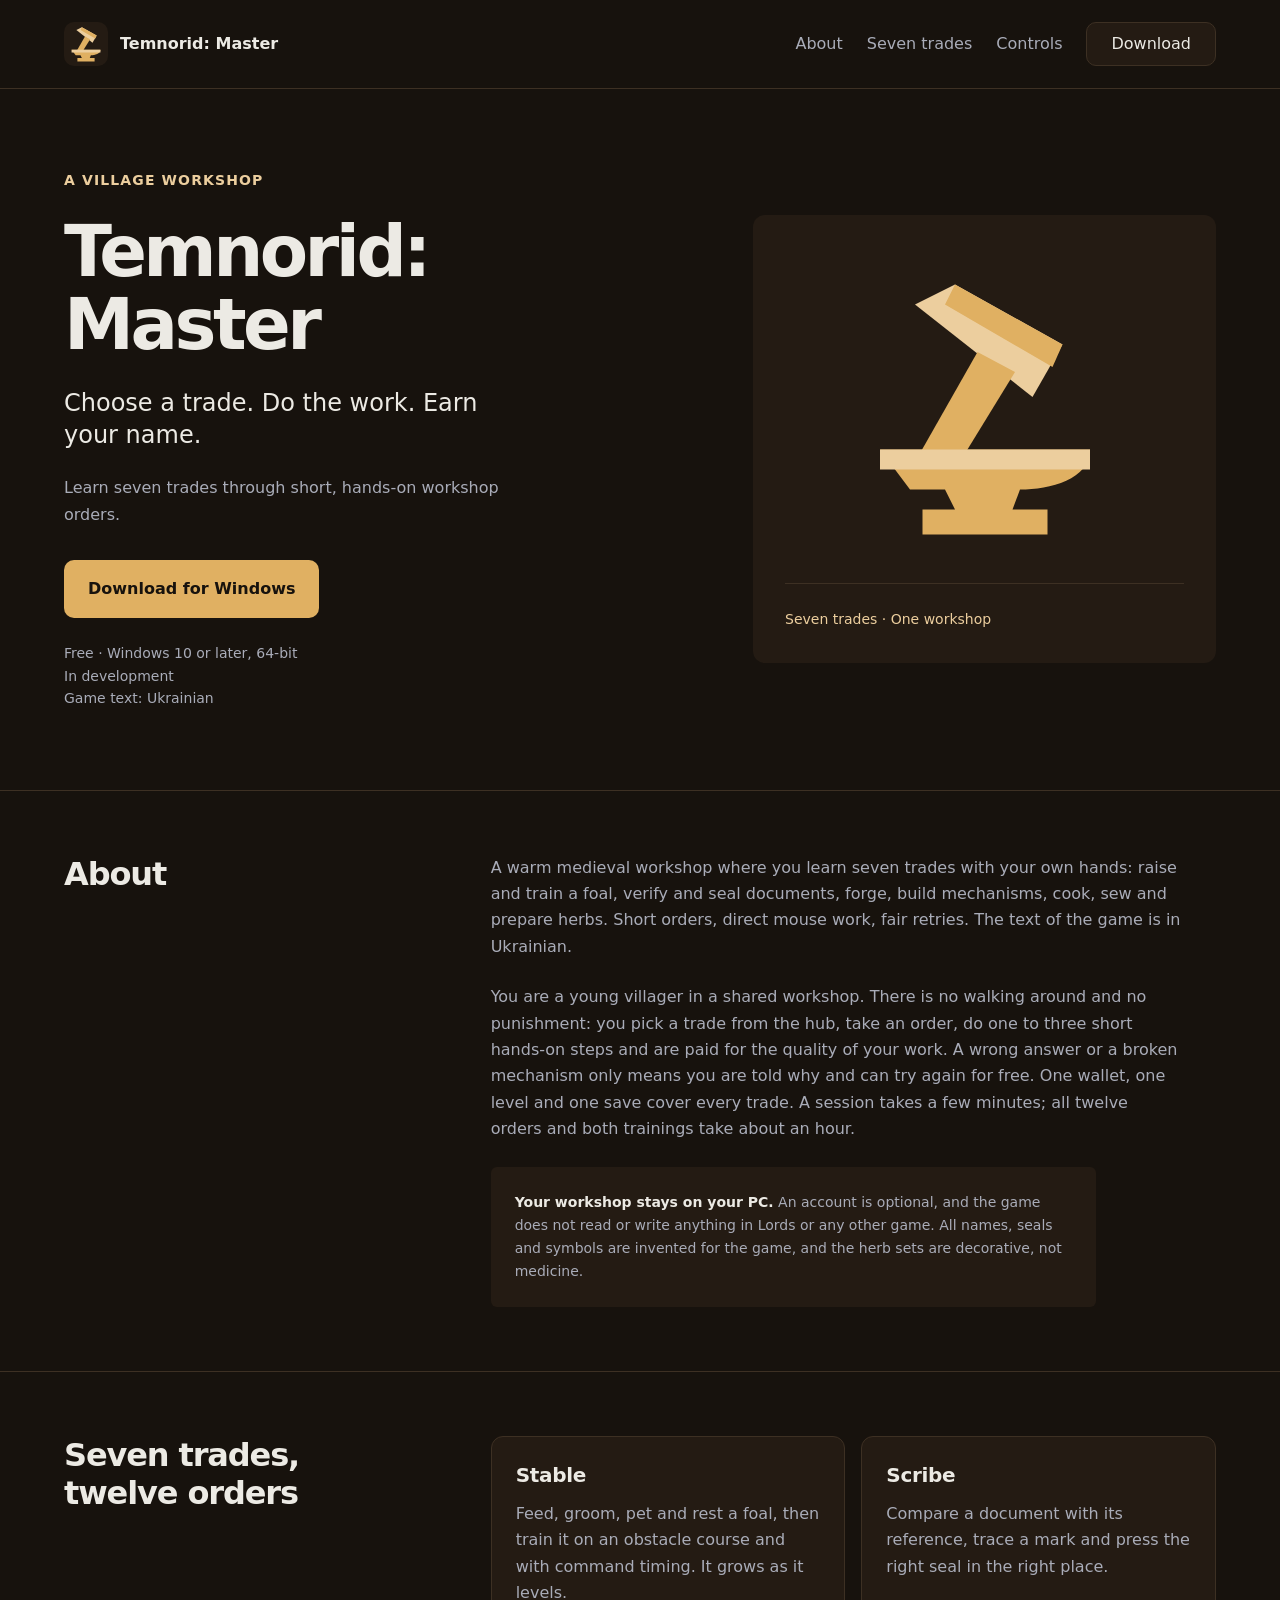
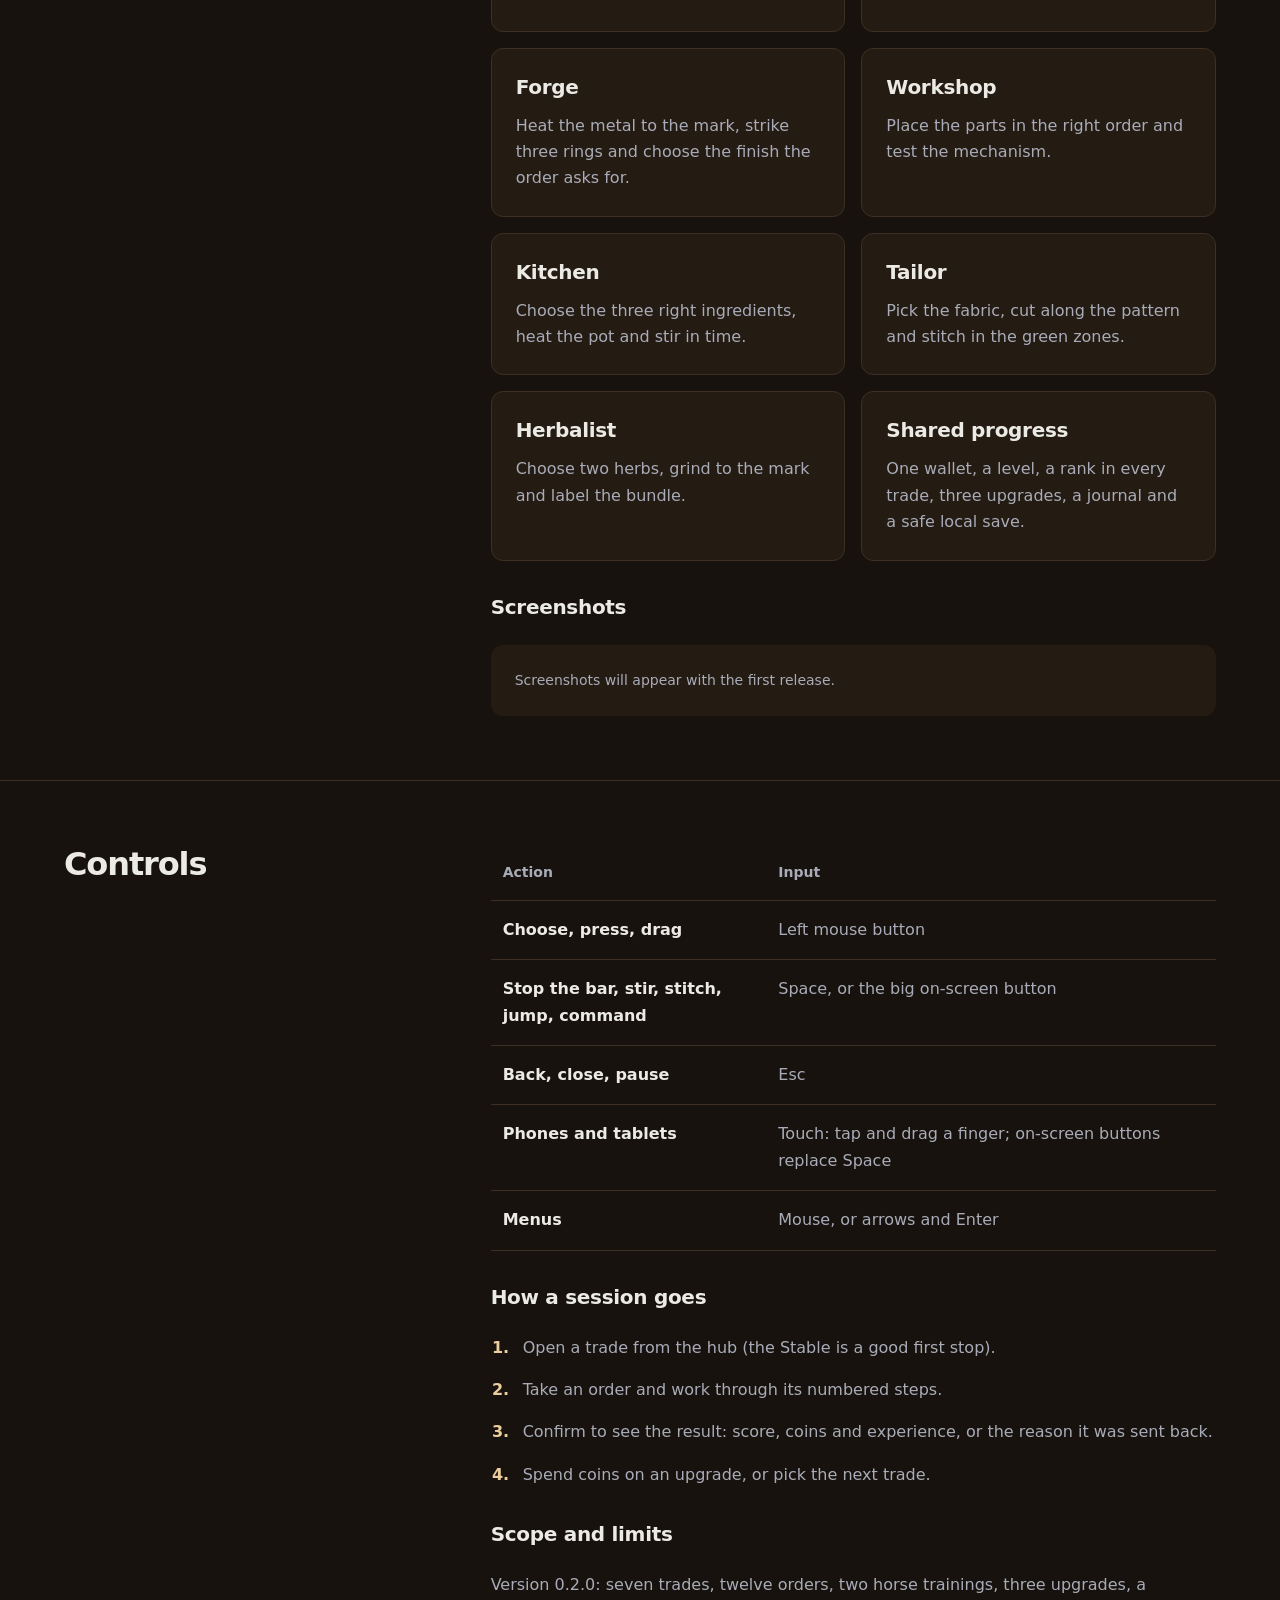
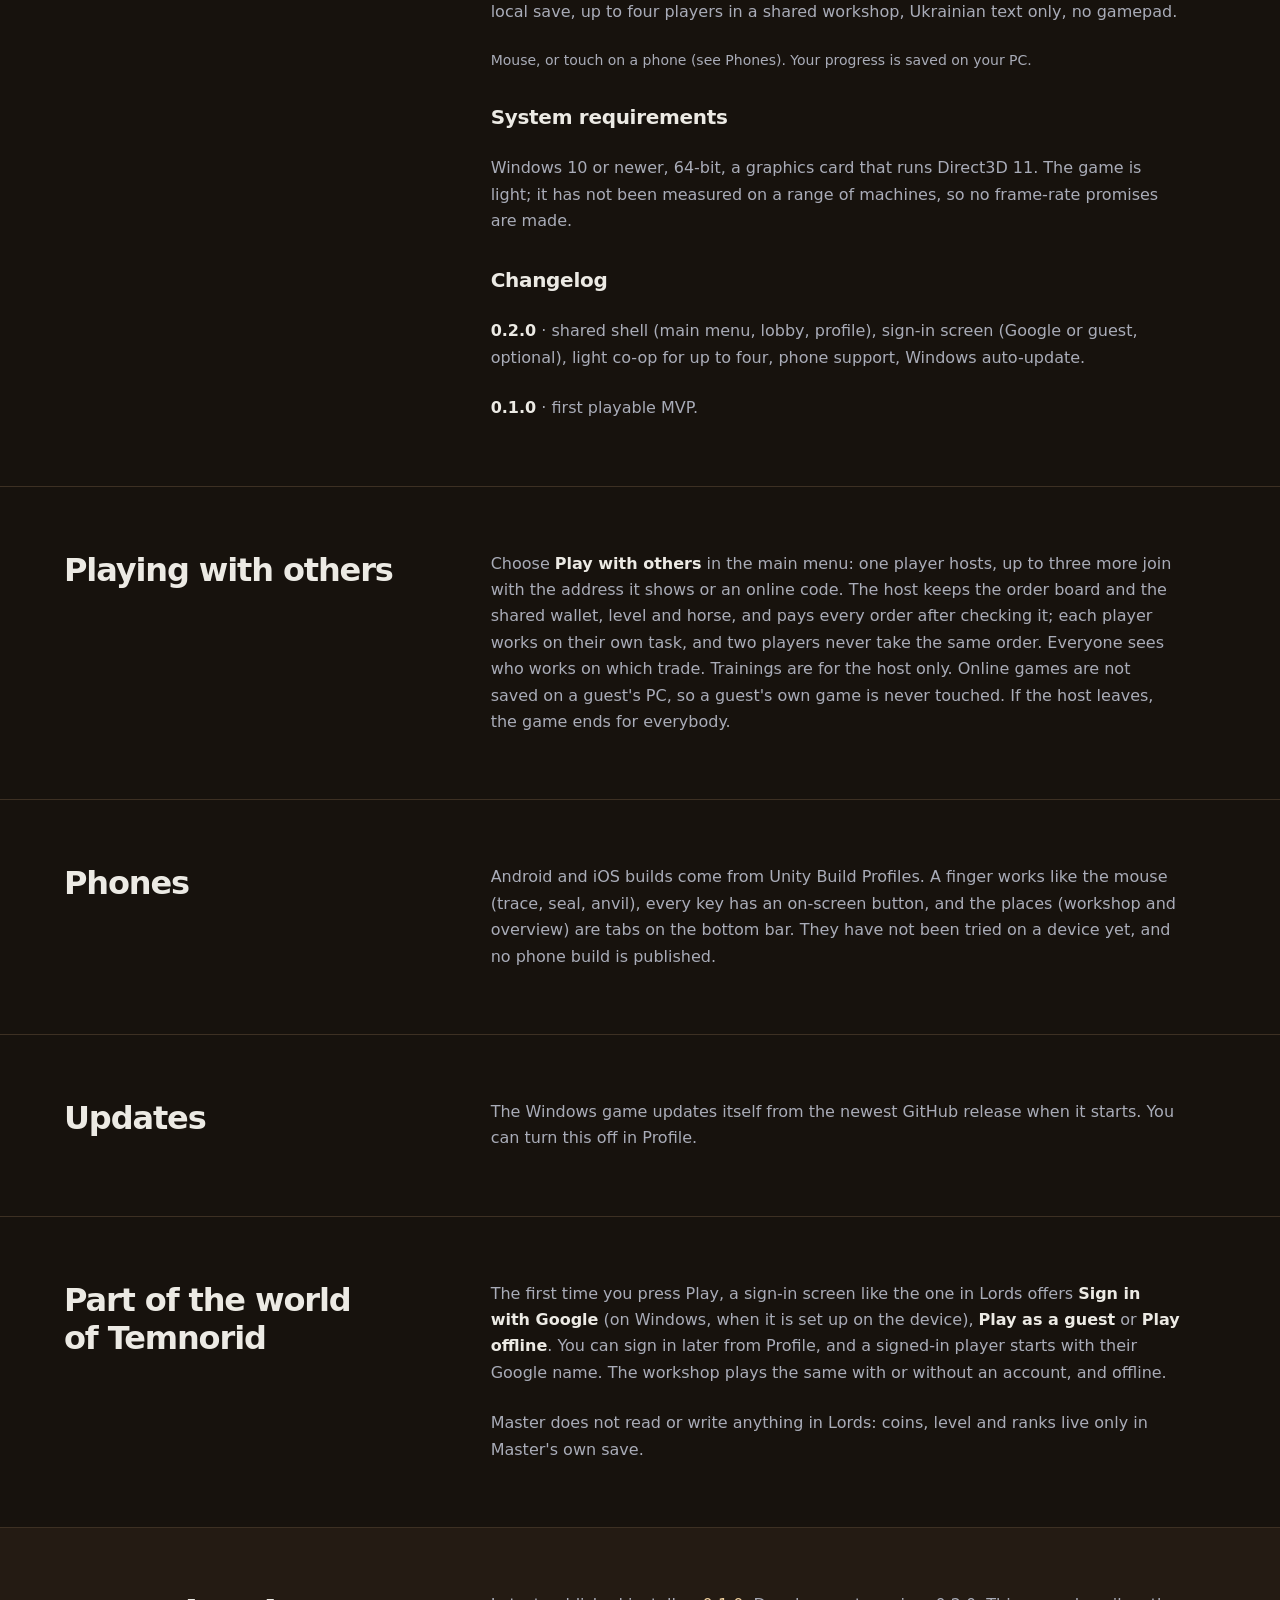
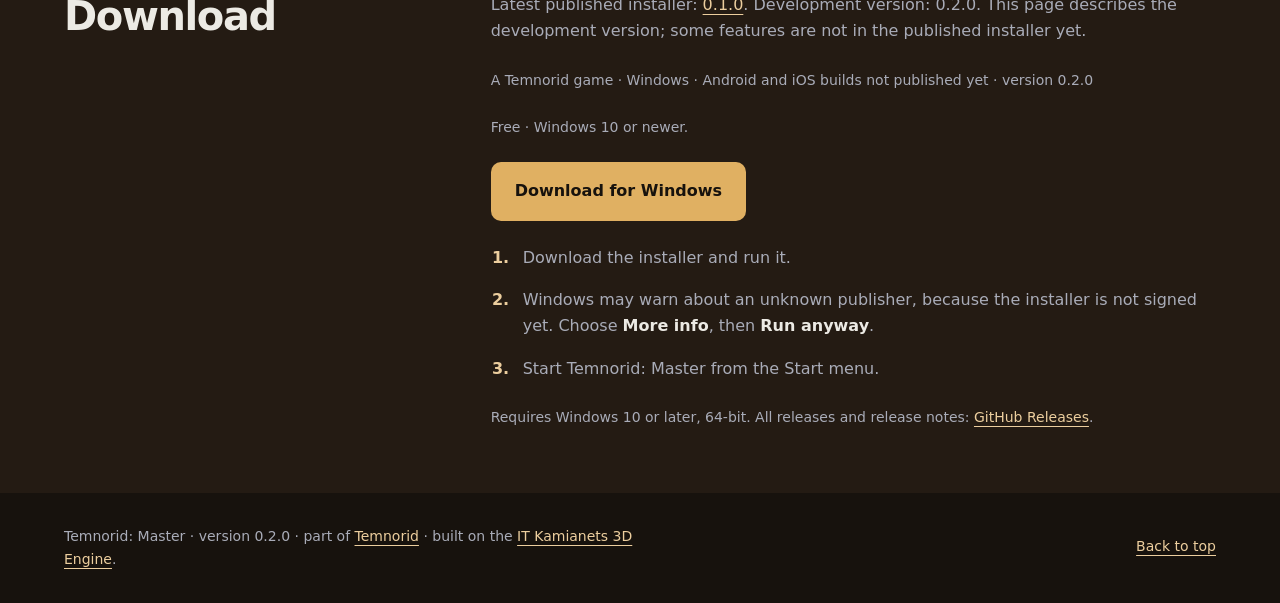
==== commit 70db7e30: "Improve master website SEO, branding and responsive design" ====
--- a/docs/index.html
+++ b/docs/index.html
@@ -4,58 +4,95 @@
 	<meta charset="utf-8">
 	<meta name="viewport" content="width=device-width, initial-scale=1">
 	<title>Temnorid: Master</title>
-	<meta name="description" content="Temnorid: Master is a cozy workshop game, alone or with up to three friends: learn seven trades (stable, scribe, forge, workshop, kitchen, tailor, herbalist), do short hands-on orders, raise a foal and earn coins and experience. Windows, free.">
+	<meta name="description" content="Learn seven trades in Temnorid: Master. Raise a foal, forge, cook and complete hands-on orders in a shared workshop. Ukrainian game text.">
 	<link rel="canonical" href="https://master.temnorid.com/">
+	<link rel="icon" href="/favicon.ico" sizes="16x16 32x32 48x48">
+	<link rel="icon" type="image/png" href="/favicon.png" sizes="48x48">
+	<link rel="icon" type="image/svg+xml" href="/favicon.svg" sizes="any">
+	<link rel="apple-touch-icon" href="/apple-touch-icon.png" sizes="180x180">
 	<meta property="og:type" content="website">
+	<meta property="og:site_name" content="Temnorid: Master">
 	<meta property="og:title" content="Temnorid: Master">
-	<meta property="og:description" content="Seven trades in one village workshop.">
+	<meta property="og:description" content="Learn seven trades in Temnorid: Master. Raise a foal, forge, cook and complete hands-on orders in a shared workshop. Ukrainian game text.">
 	<meta property="og:url" content="https://master.temnorid.com/">
+	<meta property="og:locale" content="en_US">
+	<meta property="og:image" content="https://master.temnorid.com/seo-image.png">
+	<meta property="og:image:type" content="image/png">
+	<meta property="og:image:width" content="1200">
+	<meta property="og:image:height" content="630">
+	<meta property="og:image:alt" content="Temnorid: Master — Seven trades · One workshop">
+	<meta name="twitter:card" content="summary_large_image">
+	<meta name="twitter:title" content="Temnorid: Master">
+	<meta name="twitter:description" content="Learn seven trades in Temnorid: Master. Raise a foal, forge, cook and complete hands-on orders in a shared workshop. Ukrainian game text.">
+	<meta name="twitter:image" content="https://master.temnorid.com/seo-image.png">
+	<meta name="twitter:image:alt" content="Temnorid: Master — Seven trades · One workshop">
 	<meta name="theme-color" content="#17120d">
-	<style>
-		:root { --accent: #e0b062; --bg: #17120d; --panel: #241b13; --line: #3d3023; --text: #eceae4; --muted: #a9acb8; }
-		* { box-sizing: border-box; }
-		html { scroll-behavior: smooth; }
-		body { margin: 0; background: var(--bg); color: var(--text); font: 17px/1.65 system-ui, -apple-system, "Segoe UI", Roboto, sans-serif; }
-		a { color: var(--accent); }
-		.wrap { max-width: 880px; margin: 0 auto; padding: 0 20px; }
-		header.site { border-bottom: 1px solid var(--line); }
-		header.site .wrap { display: flex; align-items: center; justify-content: space-between; padding-top: 14px; padding-bottom: 14px; }
-		.brand { font-weight: 700; color: var(--text); text-decoration: none; letter-spacing: .02em; }
-		nav a { margin-left: 18px; color: var(--muted); text-decoration: none; font-size: 15px; }
-		nav a:hover { color: var(--text); }
-		.hero { padding: 72px 0 56px; border-bottom: 1px solid var(--line); background: radial-gradient(900px 300px at 50% -10%, color-mix(in srgb, var(--accent) 20%, transparent), transparent); }
-		.eyebrow { color: var(--accent); font-weight: 700; letter-spacing: .12em; text-transform: uppercase; font-size: 13px; margin: 0 0 10px; }
-		h1 { font-size: clamp(36px, 7vw, 60px); line-height: 1.08; margin: 0 0 12px; }
-		.tagline { font-size: 22px; margin: 0 0 18px; }
-		.lead { color: var(--muted); max-width: 640px; margin: 0 0 28px; }
-		.btn { display: inline-block; background: var(--accent); color: #17120d; font-weight: 700; padding: 13px 24px; border-radius: 10px; text-decoration: none; }
-		.btn[aria-disabled="true"] { background: var(--line); color: var(--muted); cursor: not-allowed; }
-		.fine { color: var(--muted); font-size: 14px; margin: 14px 0 0; }
-		section { padding: 48px 0; border-bottom: 1px solid var(--line); }
-		h2 { font-size: 28px; margin: 0 0 16px; }
-		h3 { font-size: 18px; margin: 24px 0 8px; }
-		p { margin: 0 0 14px; }
-		ol, ul { padding-left: 22px; margin: 0 0 14px; }
-		li { margin-bottom: 8px; }
-		table { width: 100%; border-collapse: collapse; background: var(--panel); border-radius: 10px; overflow: hidden; }
-		th, td { text-align: left; padding: 10px 14px; border-bottom: 1px solid var(--line); vertical-align: top; }
-		th { color: var(--muted); font-weight: 600; font-size: 14px; }
-		tr:last-child td { border-bottom: 0; }
-		td:first-child { white-space: nowrap; font-weight: 600; }
-		.cards { display: grid; gap: 16px; grid-template-columns: repeat(auto-fit, minmax(230px, 1fr)); }
-		.card { background: var(--panel); border: 1px solid var(--line); border-radius: 12px; padding: 18px; }
-		.card h3 { margin-top: 0; }
-		.shot { background: var(--panel); border: 1px dashed var(--line); border-radius: 12px; padding: 38px 18px; text-align: center; color: var(--muted); }
-		.note { background: var(--panel); border-left: 3px solid var(--accent); padding: 14px 16px; border-radius: 6px; color: var(--muted); }
-		footer { padding: 32px 0 56px; color: var(--muted); font-size: 14px; }
-		:focus-visible { outline: 2px solid var(--accent); outline-offset: 3px; }
-		@media (max-width: 560px) { nav a:not(:last-child) { display: none; } }
-	</style>
+	<script type="application/ld+json">
+{
+  "@context": "https://schema.org",
+  "@graph": [
+    {
+      "@type": "WebSite",
+      "@id": "https://master.temnorid.com/#website",
+      "name": "Temnorid: Master",
+      "url": "https://master.temnorid.com/",
+      "inLanguage": "en",
+      "image": "https://master.temnorid.com/seo-image.png",
+      "about": {
+        "@id": "https://master.temnorid.com/#game"
+      }
+    },
+    {
+      "@type": "WebPage",
+      "@id": "https://master.temnorid.com/#webpage",
+      "name": "Temnorid: Master",
+      "url": "https://master.temnorid.com/",
+      "description": "Learn seven trades in Temnorid: Master. Raise a foal, forge, cook and complete hands-on orders in a shared workshop. Ukrainian game text.",
+      "isPartOf": {
+        "@id": "https://master.temnorid.com/#website"
+      },
+      "about": {
+        "@id": "https://master.temnorid.com/#game"
+      },
+      "primaryImageOfPage": {
+        "@type": "ImageObject",
+        "url": "https://master.temnorid.com/seo-image.png",
+        "width": 1200,
+        "height": 630
+      }
+    },
+    {
+      "@type": "VideoGame",
+      "@id": "https://master.temnorid.com/#game",
+      "name": "Temnorid: Master",
+      "url": "https://master.temnorid.com/",
+      "description": "Learn seven trades in Temnorid: Master. Raise a foal, forge, cook and complete hands-on orders in a shared workshop. Ukrainian game text.",
+      "image": "https://master.temnorid.com/seo-image.png",
+      "thumbnailUrl": "https://master.temnorid.com/logo.png",
+      "genre": "Simulation",
+      "gamePlatform": "Windows",
+      "operatingSystem": "Windows 10 or later, 64-bit",
+      "softwareVersion": "0.1.0",
+      "downloadUrl": "https://github.com/WebArtWork/master.temnorid.com/releases/latest/download/Temnorid-Master-Setup.exe",
+      "releaseNotes": "https://github.com/WebArtWork/master.temnorid.com/releases/tag/v0.1.0",
+      "isAccessibleForFree": true,
+      "inLanguage": "uk",
+      "publisher": {
+        "@type": "Organization",
+        "name": "Temnorid",
+        "url": "https://temnorid.com/"
+      }
+    }
+  ]
+}
+</script>
+	<link rel="stylesheet" href="./site.css">
 </head>
 <body>
+<a class="skip-link" href="#main">Skip to content</a>
 	<header class="site">
 		<div class="wrap">
-			<a class="brand" href="./">Temnorid: Master</a>
+			<a class="brand" href="./"><img src="./logo.svg" alt="" width="44" height="44">Temnorid: Master</a>
 			<nav aria-label="Main menu">
 				<a href="#about">About</a>
 				<a href="#trades">Seven trades</a>
@@ -65,29 +102,22 @@
 		</div>
 	</header>
 
-	<main>
-		<div class="hero">
-			<div class="wrap">
-				<p class="eyebrow">A Temnorid game · Windows · Android and iOS builds not published yet · version 0.2.0</p>
+	<main id="main" tabindex="-1">
+		<div class="hero"><div class="wrap hero-grid"><div class="hero-copy">
+				<p class="eyebrow">A village workshop</p>
 				<h1>Temnorid: Master</h1>
 				<p class="tagline">Choose a trade. Do the work. Earn your name.</p>
-				<p class="lead">A warm medieval workshop where you learn seven trades with your own hands: raise and train a foal, verify and seal documents, forge, build mechanisms, cook, sew and prepare herbs. Short orders, direct mouse work, fair retries. The text of the game is in Ukrainian.</p>
+				<p class="lead">Learn seven trades through short, hands-on workshop orders.</p>
 				<a class="btn" href="https://github.com/WebArtWork/master.temnorid.com/releases/latest/download/Temnorid-Master-Setup.exe">Download for Windows</a>
-				<p class="fine">Free · Windows 10 or newer.</p>
-			</div>
-		</div>
+				<p class="fine">Free · Windows 10 or later, 64-bit<br>In development<br>Game text: Ukrainian</p>
+			</div><figure class="brand-art"><img src="./logo.svg" alt="" width="1024" height="1024"><figcaption>Seven trades · One workshop</figcaption></figure></div></div>
 
-		<section id="about">
-			<div class="wrap">
-				<h2>About</h2>
+		<section id="about" aria-labelledby="about-title"><div class="wrap section-grid"><div class="section-intro"><h2 id="about-title">About</h2></div><div class="section-body"><p>A warm medieval workshop where you learn seven trades with your own hands: raise and train a foal, verify and seal documents, forge, build mechanisms, cook, sew and prepare herbs. Short orders, direct mouse work, fair retries. The text of the game is in Ukrainian.</p>
 				<p>You are a young villager in a shared workshop. There is no walking around and no punishment: you pick a trade from the hub, take an order, do one to three short hands-on steps and are paid for the quality of your work. A wrong answer or a broken mechanism only means you are told why and can try again for free. One wallet, one level and one save cover every trade. A session takes a few minutes; all twelve orders and both trainings take about an hour.</p>
 				<p class="note"><strong>Your workshop stays on your PC.</strong> An account is optional, and the game does not read or write anything in Lords or any other game. All names, seals and symbols are invented for the game, and the herb sets are decorative, not medicine.</p>
-			</div>
-		</section>
+			</div></div></section>
 
-		<section id="trades">
-			<div class="wrap">
-				<h2>Seven trades, twelve orders</h2>
+		<section id="trades" aria-labelledby="trades-title"><div class="wrap section-grid"><div class="section-intro"><h2 id="trades-title">Seven trades, twelve orders</h2></div><div class="section-body">
 				<div class="cards">
 					<div class="card"><h3>Stable</h3><p>Feed, groom, pet and rest a foal, then train it on an obstacle course and with command timing. It grows as it levels.</p></div>
 					<div class="card"><h3>Scribe</h3><p>Compare a document with its reference, trace a mark and press the right seal in the right place.</p></div>
@@ -100,14 +130,11 @@
 				</div>
 				<h3>Screenshots</h3>
 				<div class="shot">Screenshots will appear with the first release.</div>
-			</div>
-		</section>
+			</div></div></section>
 
-		<section id="controls">
-			<div class="wrap">
-				<h2>Controls</h2>
+		<section id="controls" aria-labelledby="controls-title"><div class="wrap section-grid"><div class="section-intro"><h2 id="controls-title">Controls</h2></div><div class="section-body">
 				<table>
-					<thead><tr><th>Action</th><th>Input</th></tr></thead>
+					<thead><tr><th scope="col">Action</th><th scope="col">Input</th></tr></thead>
 					<tbody>
 						<tr><td>Choose, press, drag</td><td>Left mouse button</td></tr>
 						<tr><td>Stop the bar, stir, stitch, jump, command</td><td>Space, or the big on-screen button</td></tr>
@@ -131,56 +158,40 @@
 				<h3>Changelog</h3>
 				<p><strong>0.2.0</strong> · shared shell (main menu, lobby, profile), sign-in screen (Google or guest, optional), light co-op for up to four, phone support, Windows auto-update.</p>
 				<p><strong>0.1.0</strong> · first playable MVP.</p>
-			</div>
-		</section>
+			</div></div></section>
 
-		<section id="others">
-			<div class="wrap">
-				<h2>Playing with others</h2>
+		<section id="others" aria-labelledby="others-title"><div class="wrap section-grid"><div class="section-intro"><h2 id="others-title">Playing with others</h2></div><div class="section-body">
 				<p>Choose <strong>Play with others</strong> in the main menu: one player hosts, up to three more join with the address it shows or an online code. The host keeps the order board and the shared wallet, level and horse, and pays every order after checking it; each player works on their own task, and two players never take the same order. Everyone sees who works on which trade. Trainings are for the host only. Online games are not saved on a guest's PC, so a guest's own game is never touched. If the host leaves, the game ends for everybody.</p>
-			</div>
-		</section>
+			</div></div></section>
 
-		<section id="phones">
-			<div class="wrap">
-				<h2>Phones</h2>
+		<section id="phones" aria-labelledby="phones-title"><div class="wrap section-grid"><div class="section-intro"><h2 id="phones-title">Phones</h2></div><div class="section-body">
 				<p>Android and iOS builds come from Unity Build Profiles. A finger works like the mouse (trace, seal, anvil), every key has an on-screen button, and the places (workshop and overview) are tabs on the bottom bar. They have not been tried on a device yet, and no phone build is published.</p>
-			</div>
-		</section>
+			</div></div></section>
 
-		<section id="updates">
-			<div class="wrap">
-				<h2>Updates</h2>
+		<section id="updates" aria-labelledby="updates-title"><div class="wrap section-grid"><div class="section-intro"><h2 id="updates-title">Updates</h2></div><div class="section-body">
 				<p>The Windows game updates itself from the newest GitHub release when it starts. You can turn this off in Profile.</p>
-			</div>
-		</section>
+			</div></div></section>
 
-		<section id="lords">
-			<div class="wrap">
-				<h2>Part of the world of Temnorid</h2>
+		<section id="lords" aria-labelledby="lords-title"><div class="wrap section-grid"><div class="section-intro"><h2 id="lords-title">Part of the world of Temnorid</h2></div><div class="section-body">
 				<p>The first time you press Play, a sign-in screen like the one in Lords offers <strong>Sign in with Google</strong> (on Windows, when it is set up on the device), <strong>Play as a guest</strong> or <strong>Play offline</strong>. You can sign in later from Profile, and a signed-in player starts with their Google name. The workshop plays the same with or without an account, and offline.</p>
 				<p>Master does not read or write anything in Lords: coins, level and ranks live only in Master's own save.</p>
-			</div>
-		</section>
+			</div></div></section>
 
-		<section id="download">
-			<div class="wrap">
-				<h2>Download</h2>
-				<p><a class="btn" href="https://github.com/WebArtWork/master.temnorid.com/releases/latest/download/Temnorid-Master-Setup.exe">Download Temnorid-Master-Setup.exe</a></p>
+		<section id="download" aria-labelledby="download-title"><div class="wrap section-grid"><div class="section-intro"><h2 id="download-title">Download</h2></div><div class="section-body"><p class="release-status">Latest published installer: <a href="https://github.com/WebArtWork/master.temnorid.com/releases/tag/v0.1.0">0.1.0</a>. Development version: 0.2.0. This page describes the development version; some features are not in the published installer yet.</p><p class="release-meta">A Temnorid game · Windows · Android and iOS builds not published yet · version 0.2.0</p><p class="fine">Free · Windows 10 or newer.</p>
+				<p><a class="btn" href="https://github.com/WebArtWork/master.temnorid.com/releases/latest/download/Temnorid-Master-Setup.exe">Download for Windows</a></p>
 				<ol>
 					<li>Download the installer and run it.</li>
 					<li>Windows may warn about an unknown publisher, because the installer is not signed yet. Choose <strong>More info</strong>, then <strong>Run anyway</strong>.</li>
 					<li>Start Temnorid: Master from the Start menu.</li>
 				</ol>
 				<p class="fine">Requires Windows 10 or later, 64-bit. All releases and release notes: <a href="https://github.com/WebArtWork/master.temnorid.com/releases">GitHub Releases</a>.</p>
-			</div>
-		</section>
+			</div></div></section>
 	</main>
 
 	<footer>
 		<div class="wrap">
 			<p>Temnorid: Master · version 0.2.0 · part of <a href="https://temnorid.com">Temnorid</a> · built on the <a href="https://3d.itkamianets.com">IT Kamianets 3D Engine</a>.</p>
-		</div>
+		<a class="back-top" href="#main">Back to top</a></div>
 	</footer>
 </body>
 </html>
--- a/docs/site.css
+++ b/docs/site.css
@@ -0,0 +1,89 @@
+:root { --accent: #e0b062; --bg: #17120d; --panel: #241b13; --line: #3d3023; --text: #eceae4; --muted: #a9acb8; --accent-soft: #ecce9e; --button-text: #17120d; }
+
+:root { color-scheme: dark; --radius: .75rem; }
+* { box-sizing: border-box; }
+html { scroll-padding-top: 7rem; }
+body { margin: 0; background: var(--bg); color: var(--text); font: 1rem/1.65 system-ui,-apple-system,"Segoe UI",Roboto,sans-serif; }
+a { color: var(--accent-soft); text-underline-offset: .25rem; }
+a:hover { color: var(--text); }
+:focus-visible { outline: .125rem solid var(--accent-soft); outline-offset: .25rem; }
+::selection { background: var(--accent); color: var(--button-text); }
+.wrap { width: min(100% - 3rem,72rem); margin-inline: auto; }
+.skip-link { position: absolute; top: -6rem; left: 1.5rem; z-index: 4; background: var(--accent); color: var(--button-text); padding: .75rem 1.5rem; border-radius: .625rem; }
+.skip-link:focus { top: 1rem; }
+header.site { position: sticky; top: 0; z-index: 2; background: var(--bg); border-bottom: .0625rem solid var(--line); }
+header.site .wrap { display: flex; align-items: center; justify-content: space-between; min-height: 5.5rem; gap: 1.5rem; }
+.brand { display: inline-flex; align-items: center; gap: .75rem; font-weight: 700; text-decoration: none; color: var(--text); min-height: 2.75rem; }
+.brand img { width: 2.75rem; height: 2.75rem; border-radius: .625rem; flex: none; }
+nav { display: flex; align-items: center; gap: 1.5rem; }
+nav a { display: inline-flex; align-items: center; justify-content: center; min-height: 2.75rem; text-decoration: none; color: var(--muted); }
+nav a:last-child { border: .0625rem solid var(--line); border-radius: .625rem; background: var(--panel); color: var(--text); padding-inline: 1.5rem; }
+nav a:last-child:hover { border-color: var(--accent); }
+h1,h2,h3,p,figure { margin: 0; }
+h1,h2,h3 { text-wrap: balance; }
+.hero { padding-block: 5rem; }
+.hero-grid { display: grid; grid-template-columns: minmax(0,1.35fr) minmax(0,1fr); align-items: center; gap: 4rem; }
+.eyebrow { color: var(--accent-soft); font-size: .875rem; font-weight: 600; letter-spacing: .08em; text-transform: uppercase; margin-bottom: 1.5rem; }
+h1 { font-size: clamp(3rem,5.5vw,5rem); line-height: 1.04; letter-spacing: -.05em; font-weight: 700; }
+.tagline { font-size: 1.5rem; line-height: 1.35; margin-top: 1.5rem; max-width: 30ch; }
+.lead { color: var(--muted); max-width: 48ch; margin-top: 1.5rem; }
+.hero .btn { margin-top: 2rem; }
+.btn { display: inline-flex; align-items: center; justify-content: center; min-height: 3.5rem; padding: 1rem 1.5rem; border-radius: .625rem; background: var(--accent); color: var(--button-text); font-weight: 700; text-decoration: none; text-align: center; max-width: 100%; overflow-wrap: anywhere; }
+.btn:hover { background: var(--accent-soft); color: var(--bg); }
+.fine { font-size: .875rem; color: var(--muted); line-height: 1.6; }
+.hero .fine { margin-top: 1.5rem; }
+.brand-art { background: var(--panel); padding: 2rem; border-radius: var(--radius); }
+.brand-art img { display: block; width: 100%; max-width: 20rem; height: auto; margin-inline: auto; }
+.brand-art figcaption { font-size: .875rem; color: var(--accent-soft); border-top: .0625rem solid var(--line); padding-top: 1.5rem; margin-top: 1rem; }
+section { padding-block: 4rem; border-top: .0625rem solid var(--line); }
+.section-grid { display: grid; grid-template-columns: minmax(0,1fr) minmax(0,2fr); gap: 4rem; align-items: start; }
+h2 { font-size: 2rem; line-height: 1.2; letter-spacing: -.035em; }
+h3 { font-size: 1.25rem; line-height: 1.4; font-weight: 600; letter-spacing: -.015em; }
+.section-body { min-width: 0; }
+.section-body > * + * { margin-top: 1.5rem; }
+.section-body > h3 { margin-top: 2rem; }
+.section-body p { max-width: 68ch; color: var(--muted); }
+.section-body strong { color: var(--text); font-weight: 600; }
+ol,ul { padding-left: 1.5rem; margin: 0; color: var(--muted); }
+li { padding-left: .25rem; margin-bottom: .75rem; }
+li::marker { color: var(--accent-soft); font-weight: 600; }
+ol li { padding-left: .5rem; margin-bottom: 1rem; }
+.cards { display: grid; grid-template-columns: repeat(auto-fit,minmax(min(100%,15rem),1fr)); gap: 1rem; }
+.card { display: flex; flex-direction: column; padding: 1.5rem; background: var(--panel); border: .0625rem solid var(--line); border-radius: var(--radius); }
+.card p { flex: 1; margin-top: .75rem; }
+.note { background: var(--panel); padding: 1.5rem; border-radius: .375rem; font-size: .875rem; }
+table { width: 100%; border-collapse: collapse; text-align: left; }
+caption { color: var(--muted); font-size: .875rem; text-align: left; margin-bottom: 1rem; }
+th,td { padding: 1rem .75rem; border-bottom: .0625rem solid var(--line); vertical-align: top; overflow-wrap: anywhere; }
+thead th { color: var(--muted); font-weight: 600; font-size: .875rem; }
+td { color: var(--muted); }
+td:first-child { color: var(--text); font-weight: 600; width: 38%; }
+.shot { background: var(--panel); padding: 1.5rem; border-radius: var(--radius); color: var(--muted); font-size: .875rem; }
+.release-meta { color: var(--accent-soft); font-size: .875rem; }
+#download { background: var(--panel); }
+#download .section-intro h2 { font-size: 2.5rem; }
+footer { color: var(--muted); font-size: .875rem; padding-block: 2rem; }
+footer .wrap { display: flex; flex-wrap: wrap; justify-content: space-between; align-items: start; gap: 1.5rem; }
+footer p { max-width: 68ch; }
+.back-top { display: inline-flex; align-items: center; min-height: 2.75rem; }
+@media (max-width:900px) { .hero-grid,.section-grid { gap: 2rem; } .brand-art { padding: 1.5rem; } nav { gap: 1rem; } }
+@media (max-width:700px) {
+ html { scroll-padding-top: 1.5rem; }
+ header.site { position: relative; }
+ header.site .wrap { flex-wrap: wrap; gap: 0; padding-top: 1rem; }
+ .brand { padding-bottom: .75rem; }
+ nav { width: 100%; flex-wrap: wrap; justify-content: space-between; gap: .5rem; border-top: .0625rem solid var(--line); padding-block: .5rem; }
+ nav a { flex: 1; padding-inline: .25rem; text-align: center; }
+ nav:has(a:nth-child(4)) { display: grid; grid-template-columns: repeat(2,minmax(0,1fr)); gap: .25rem .75rem; }
+ nav a:last-child { padding-inline: .75rem; }
+ .hero { padding-block: 3rem; }
+ .hero-grid,.section-grid { grid-template-columns: minmax(0,1fr); gap: 2rem; }
+ h1 { font-size: clamp(2.75rem,11vw,4rem); }
+ .hero .btn { display: flex; width: 100%; }
+ .brand-art img { max-width: 12rem; }
+ section { padding-block: 3rem; }
+ .cards { grid-template-columns: minmax(0,1fr); }
+ th,td { padding: .75rem .5rem; }
+ footer .wrap { flex-direction: column; }
+}
+@media (prefers-reduced-motion:no-preference) { html { scroll-behavior: smooth; } }
